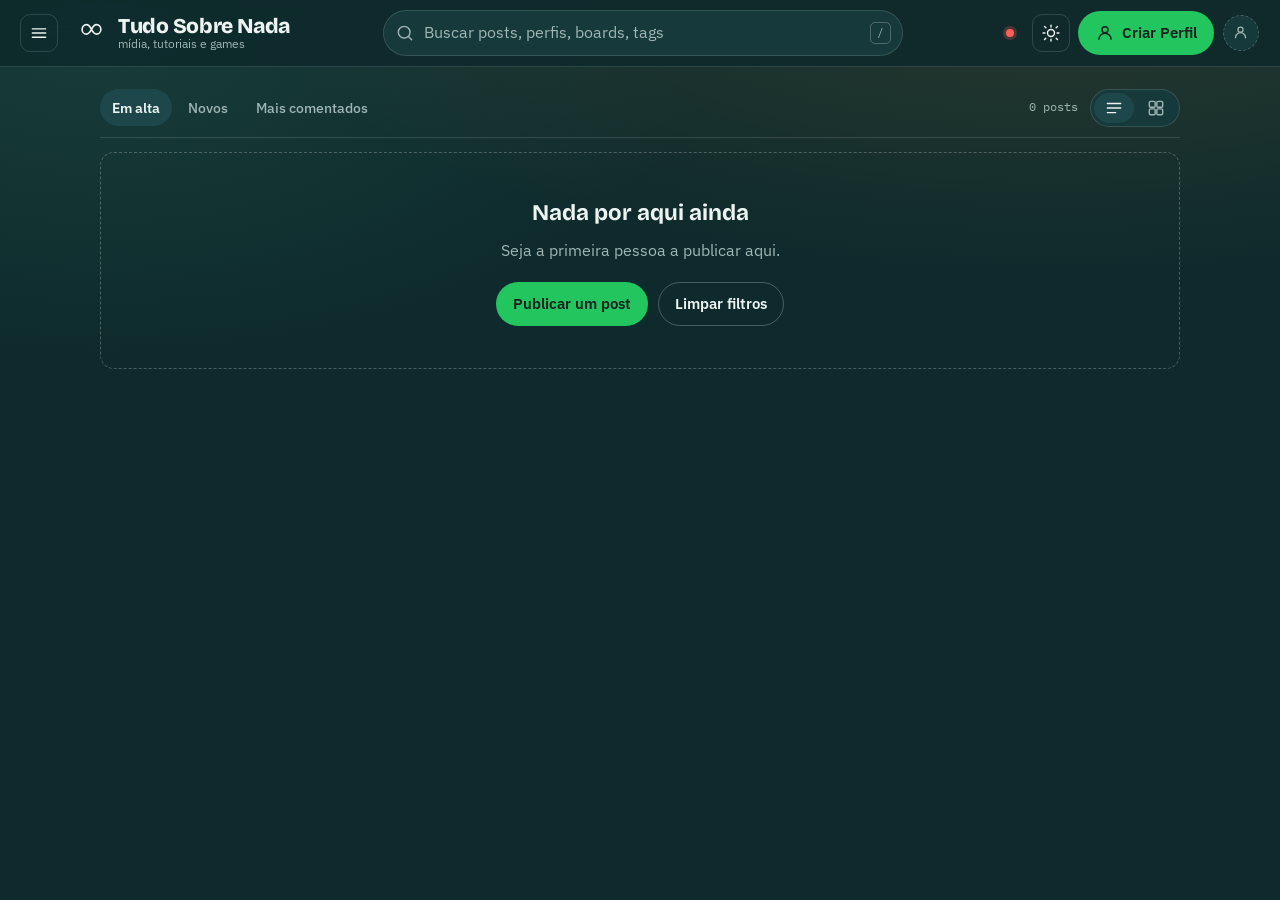
==== index.html @ be458d3b "Add files via upload" ====
<!doctype html>
<html lang="pt-BR" data-theme="dark">
<head>
<meta charset="utf-8">
<meta name="viewport" content="width=device-width, initial-scale=1">
<meta name="color-scheme" content="dark light">
<meta http-equiv="Cache-Control" content="no-store, no-cache, must-revalidate">
<meta http-equiv="Pragma" content="no-cache">
<meta http-equiv="Expires" content="0">
<title>Tudo Sobre Nada — mídia, tutoriais e games</title>
<script>
  /* Transições entre páginas.
     O Chrome 126+ troca as telas sozinho (View Transitions, configurado no
     CSS). Nos outros navegadores o JS cuida: a classe "page-in" faz a
     entrada e a direção vem da navegação anterior. */
  (function () {
    var html = document.documentElement;
    var dir = '';
    var vt = false;
    try {
      dir = sessionStorage.getItem('beam.dir') || '';
      vt = sessionStorage.getItem('beam.vt') === '1';
    } catch (err) {}
    /* Voltando pelo botao do navegador, a pagina entra "de baixo". */
    var nav = (performance.getEntriesByType('navigation')[0] || {}).type;
    if (nav === 'back_forward') dir = 'dir-back';
    if (dir) html.classList.add(dir);
    if (!vt) html.classList.add('page-in');
    window.addEventListener('pagereveal', function (event) {
      if (!event.viewTransition) return;
      try { sessionStorage.setItem('beam.vt', '1'); } catch (err) {}
      html.classList.remove('page-in');
    });
  })();
</script>
<meta name="description" content="Tudo Sobre Nada é uma comunidade para publicar imagens, vídeos, tutoriais e anotações de trabalho. Feed no estilo blog/Reddit, com votos, comentários, boards e tags.">
<link rel="preconnect" href="https://fonts.googleapis.com">
<link rel="preconnect" href="https://fonts.gstatic.com" crossorigin>
<link href="https://fonts.googleapis.com/css2?family=Bricolage+Grotesque:opsz,wght@12..96,400;12..96,600;12..96,800&family=IBM+Plex+Sans:wght@400;500;600&family=IBM+Plex+Mono:wght@400;500&display=swap" rel="stylesheet">
<link rel="stylesheet" href="assets/styles.css?v=31">
<link rel="icon" href="data:image/svg+xml,%3Csvg xmlns='http://www.w3.org/2000/svg' viewBox='0 0 32 32'%3E%3Cpath d='M16 12c-2-4-4-6-6.5-6C6.5 6 4 8.7 4 12s2.5 6 5.5 6C12 18 14 16 16 12c2 4 4 6 6.5 6 3 0 5.5-2.7 5.5-6S25.5 6 22.5 6C20 6 18 8 16 12Z' fill='none' stroke='%230E2A2C' stroke-width='2.2' stroke-linecap='round' stroke-linejoin='round'/%3E%3C/svg%3E">
</head>
<body>
<a class="skip-link" href="#feed">Pular para o feed</a>

<svg class="sprite" aria-hidden="true" focusable="false">
  <symbol id="i-search" viewBox="0 0 24 24"><circle cx="11" cy="11" r="7"/><path d="m20 20-3.6-3.6"/></symbol>
  <symbol id="i-plus" viewBox="0 0 24 24"><path d="M12 5v14M5 12h14"/></symbol>
  <symbol id="i-sun" viewBox="0 0 24 24"><circle cx="12" cy="12" r="4.2"/><path d="M12 2.5v2.2M12 19.3v2.2M4.2 4.2l1.6 1.6M18.2 18.2l1.6 1.6M2.5 12h2.2M19.3 12h2.2M4.2 19.8l1.6-1.6M18.2 5.8l1.6-1.6"/></symbol>
  <symbol id="i-moon" viewBox="0 0 24 24"><path d="M20 14.2A8.2 8.2 0 0 1 9.8 4a8.4 8.4 0 1 0 10.2 10.2Z"/></symbol>
  <symbol id="i-up" viewBox="0 0 24 24"><path d="m6 14 6-6 6 6"/></symbol>
  <symbol id="i-down" viewBox="0 0 24 24"><path d="m6 10 6 6 6-6"/></symbol>
  <symbol id="i-comment" viewBox="0 0 24 24"><path d="M20 12.5c0 3.6-3.6 6.5-8 6.5-1 0-2-.15-2.9-.42L4 20.5l1.2-3.6A6.3 6.3 0 0 1 4 12.5C4 8.9 7.6 6 12 6s8 2.9 8 6.5Z"/></symbol>
  <symbol id="i-bookmark" viewBox="0 0 24 24"><path d="M7 4.5h10a1 1 0 0 1 1 1v14l-6-3.6-6 3.6v-14a1 1 0 0 1 1-1Z"/></symbol>
  <symbol id="i-share" viewBox="0 0 24 24"><path d="M12 15V4.5M8.6 7.8 12 4.4l3.4 3.4"/><path d="M6 12.5H5a1 1 0 0 0-1 1V19a1 1 0 0 0 1 1h14a1 1 0 0 0 1-1v-5.5a1 1 0 0 0-1-1h-1"/></symbol>
  <symbol id="i-image" viewBox="0 0 24 24"><rect x="3.5" y="5" width="17" height="14" rx="2"/><circle cx="9" cy="10" r="1.6"/><path d="m4.5 17 4.7-4.2 3.2 2.8 2.6-2.3 4.5 4"/></symbol>
  <symbol id="i-video" viewBox="0 0 24 24"><rect x="3" y="6" width="12.5" height="12" rx="2"/><path d="m15.5 10.5 5-2.5v8l-5-2.5"/></symbol>
  <symbol id="i-play" viewBox="0 0 24 24"><path d="M9 6.5v11l9-5.5Z"/></symbol>
  <symbol id="i-book" viewBox="0 0 24 24"><path d="M4.5 5.5A1.5 1.5 0 0 1 6 4h13v14H6a1.5 1.5 0 0 0-1.5 1.5Z"/><path d="M4.5 5.5V19a1 1 0 0 0 1.5 1.5H19"/><path d="M8 8h7M8 11h5"/></symbol>
  <symbol id="i-text" viewBox="0 0 24 24"><path d="M5 6.5h14M5 11h14M5 15.5h9"/></symbol>
  <symbol id="i-link" viewBox="0 0 24 24"><path d="M10.5 13.5a3.5 3.5 0 0 0 5 0l2.5-2.5a3.5 3.5 0 0 0-5-5l-1.2 1.2"/><path d="M13.5 10.5a3.5 3.5 0 0 0-5 0L6 13a3.5 3.5 0 0 0 5 5l1.2-1.2"/></symbol>
  <symbol id="i-clock" viewBox="0 0 24 24"><circle cx="12" cy="12" r="8"/><path d="M12 7.5V12l3 2"/></symbol>
  <symbol id="i-users" viewBox="0 0 24 24"><circle cx="9" cy="9" r="3.2"/><path d="M3.8 19c.6-3 2.6-4.6 5.2-4.6S13.6 16 14.2 19"/><path d="M16 6.4a3.2 3.2 0 0 1 0 6.2M17 14.6c2 .5 3.2 2 3.6 4.4"/></symbol>
  <symbol id="i-fire" viewBox="0 0 24 24"><path d="M12.5 3.5c.4 2.8-1.3 4-2.6 5.2-1.2 1.1-2.4 2.3-2.4 4.6a5.5 5.5 0 0 0 11 0c0-2-.9-3.3-1.8-4.4-.4 1-1.1 1.5-1.9 1.6.5-2.6-.4-5.4-2.3-7Z"/></symbol>
  <symbol id="i-tag" viewBox="0 0 24 24"><path d="M4 11.2V5.5A1.5 1.5 0 0 1 5.5 4h5.7a2 2 0 0 1 1.4.6l7 7a2 2 0 0 1 0 2.8l-5.4 5.4a2 2 0 0 1-2.8 0l-7-7a2 2 0 0 1-.4-1.6Z"/><circle cx="8.4" cy="8.4" r="1.3"/></symbol>
  <symbol id="i-send" viewBox="0 0 24 24"><path d="M4.5 11.5 19.5 5l-5.5 15-2.5-6.5Z"/><path d="m11.5 13.5 8-8"/></symbol>
  <symbol id="i-trash" viewBox="0 0 24 24"><path d="M5.5 7.5h13M9.5 7.5V6a1 1 0 0 1 1-1h3a1 1 0 0 1 1 1v1.5M7.5 7.5 8 19a1 1 0 0 0 1 1h6a1 1 0 0 0 1-1l.5-11.5"/></symbol>
  <symbol id="i-close" viewBox="0 0 24 24"><path d="m6.5 6.5 11 11M17.5 6.5l-11 11"/></symbol>
  <symbol id="i-check" viewBox="0 0 24 24"><path d="m5 12.5 4.5 4.5L19 7.5"/></symbol>
  <symbol id="i-chevron" viewBox="0 0 24 24"><path d="m9 6 6 6-6 6"/></symbol>
  <symbol id="i-upload" viewBox="0 0 24 24"><path d="M12 16V4.5M8 8l4-3.8 4 3.8"/><path d="M4.5 15v3.5a1.5 1.5 0 0 0 1.5 1.5h12a1.5 1.5 0 0 0 1.5-1.5V15"/></symbol>
  <symbol id="i-grid" viewBox="0 0 24 24"><rect x="4" y="4" width="7" height="7" rx="1.5"/><rect x="13" y="4" width="7" height="7" rx="1.5"/><rect x="4" y="13" width="7" height="7" rx="1.5"/><rect x="13" y="13" width="7" height="7" rx="1.5"/></symbol>
  <symbol id="i-list" viewBox="0 0 24 24"><path d="M4 6.5h16M4 12h16M4 17.5h10"/></symbol>
  <symbol id="i-menu" viewBox="0 0 24 24"><path d="M4 7h16M4 12h16M4 17h16"/></symbol>
  <symbol id="i-palette" viewBox="0 0 24 24"><path d="M12 3.5a8.5 8.5 0 1 0 0 17c1.2 0 2-.8 2-1.8 0-.5-.2-.9-.5-1.2-.3-.4-.5-.8-.5-1.3 0-1 .8-1.7 1.8-1.7H16a4.5 4.5 0 0 0 4.5-4.5C20.5 6.2 16.7 3.5 12 3.5Z"/><circle cx="8" cy="10" r="1.1"/><circle cx="12" cy="7.5" r="1.1"/><circle cx="16" cy="9" r="1.1"/></symbol>
  <symbol id="i-user" viewBox="0 0 24 24"><circle cx="12" cy="8" r="3.6"/><path d="M4.8 19.5a7.2 7.2 0 0 1 14.4 0"/></symbol>
  <symbol id="i-settings" viewBox="0 0 24 24"><circle cx="12" cy="12" r="3"/><path d="M12 4v2M12 18v2M4 12h2M18 12h2M6.5 6.5 7.9 7.9M16.1 16.1l1.4 1.4M17.5 6.5l-1.4 1.4M7.9 16.1l-1.4 1.4"/></symbol>
  <symbol id="i-exit" viewBox="0 0 24 24"><path d="M14 8V5.5A1.5 1.5 0 0 0 12.5 4h-7A1.5 1.5 0 0 0 4 5.5v13A1.5 1.5 0 0 0 5.5 20h7a1.5 1.5 0 0 0 1.5-1.5V16"/><path d="M10 12h10m0 0-3.5-3.5M20 12l-3.5 3.5"/></symbol>
  <symbol id="i-heart" viewBox="0 0 24 24"><path d="M12 20s-7.5-4.6-7.5-9.4A4.1 4.1 0 0 1 12 8.2a4.1 4.1 0 0 1 7.5 2.4C19.5 15.4 12 20 12 20Z"/></symbol>
  <symbol id="i-board-geral" viewBox="0 0 24 24"><circle cx="12" cy="12" r="8.5"/><path d="m15 9-1.6 4.4L9 15l1.6-4.4Z"/></symbol>
  <symbol id="i-board-foto" viewBox="0 0 24 24"><path d="M4 8.5h3L8.5 6h7L17 8.5h3a1 1 0 0 1 1 1V19a1 1 0 0 1-1 1H4a1 1 0 0 1-1-1V9.5a1 1 0 0 1 1-1Z"/><circle cx="12" cy="13.5" r="3.2"/></symbol>
  <symbol id="i-board-video" viewBox="0 0 24 24"><rect x="3" y="6" width="12.5" height="12" rx="2"/><path d="m15.5 10.5 5-2.5v8l-5-2.5"/></symbol>
  <symbol id="i-board-tutoriais" viewBox="0 0 24 24"><path d="M4.5 5.5A1.5 1.5 0 0 1 6 4h13v14H6a1.5 1.5 0 0 0-1.5 1.5Z"/><path d="M4.5 5.5V19a1.5 1.5 0 0 0 1.5 1.5H19"/><path d="M8 8h7M8 11h5"/></symbol>
  <symbol id="i-board-audio" viewBox="0 0 24 24"><rect x="9" y="3" width="6" height="10" rx="3"/><path d="M6 11a6 6 0 0 0 12 0"/><path d="M12 17v4"/></symbol>
  <symbol id="i-board-ciencias" viewBox="0 0 24 24"><path d="M9.5 3.5h5M10.5 3.5v5L6 17.2A1.9 1.9 0 0 0 7.7 20h8.6a1.9 1.9 0 0 0 1.7-2.8L13.5 8.5v-5"/><path d="M8.3 14.7h7.4"/></symbol>
  <symbol id="i-board-games" viewBox="0 0 24 24"><path d="M7 8h10a4.5 4.5 0 0 1 4.5 4.8A3.5 3.5 0 0 1 17.4 15L15 12.5H9L6.6 15a3.5 3.5 0 0 1-4.1-2.2A4.5 4.5 0 0 1 7 8Z"/><path d="M7.5 10.5v2.5M6.2 11.8h2.6"/><circle cx="15.5" cy="10.8" r=".9"/><circle cx="17.8" cy="12.8" r=".9"/></symbol>
  <symbol id="i-av-rocket" viewBox="0 0 24 24"><path d="M12 3.5c2.8 2.2 4.2 5 4.2 8.3L12 15l-4.2-3.2c0-3.3 1.4-6.1 4.2-8.3Z"/><path d="M9.4 15.2 8 20l3-1.4L14 20l-1.4-4.8"/><path d="M12 15v5"/></symbol>
  <symbol id="i-av-camera" viewBox="0 0 24 24"><path d="M4 8.5h3L8.5 6h7l1.5 2.5h3a1 1 0 0 1 1 1V19a1 1 0 0 1-1 1H4a1 1 0 0 1-1-1V9.5a1 1 0 0 1 1-1Z"/><circle cx="12" cy="13.5" r="3.2"/></symbol>
  <symbol id="i-av-note" viewBox="0 0 24 24"><path d="M6 4h9l4 4v12H6Z"/><path d="M15 4v4h4"/><path d="M9 12h6M9 16h4"/></symbol>
  <symbol id="i-av-game" viewBox="0 0 24 24"><path d="M7 8h10a4.5 4.5 0 0 1 4.5 4.8A3.5 3.5 0 0 1 17.4 15L15 12.5H9L6.6 15a3.5 3.5 0 0 1-4.1-2.2A4.5 4.5 0 0 1 7 8Z"/><path d="M7.5 10.5v2.5M6.2 11.8h2.6"/><circle cx="15.5" cy="10.8" r=".9"/><circle cx="17.8" cy="12.8" r=".9"/></symbol>
  <symbol id="i-av-lens" viewBox="0 0 24 24"><circle cx="12" cy="12" r="8"/><circle cx="12" cy="12" r="4"/><circle cx="12" cy="12" r="1"/></symbol>
  <symbol id="i-av-wave" viewBox="0 0 24 24"><path d="M3 12h2.5l2-5.5 3 11 3-8.5 2 3H21"/></symbol>
  <symbol id="i-av-brush" viewBox="0 0 24 24"><path d="M15.5 4.5 19.5 8.5 10.5 18H6v-4.5Z"/><path d="M4 20c1.8 0 3-1 3-3"/></symbol>
  <symbol id="i-av-code" viewBox="0 0 24 24"><path d="M9 7.5 4.5 12 9 16.5"/><path d="m15 7.5 4.5 4.5L15 16.5"/><path d="m13.2 4.5-2.4 15"/></symbol>
  <symbol id="i-av-star" viewBox="0 0 24 24"><path d="m12 4 2.5 5.2 5.5.8-4 3.9 1 5.5-5-2.7-5 2.7 1-5.5-4-3.9 5.5-.8Z"/></symbol>
  <symbol id="i-av-cube" viewBox="0 0 24 24"><path d="m12 3 8 4.5v9L12 21l-8-4.5v-9Z"/><path d="m4 7.5 8 4.5 8-4.5"/><path d="M12 12v9"/></symbol>
  <symbol id="i-av-bolt" viewBox="0 0 24 24"><path d="m13 3-8 10h5l-1 8 8-10h-5Z"/></symbol>
  <symbol id="i-av-ghost" viewBox="0 0 24 24"><path d="M5 19.5V10a7 7 0 0 1 14 0v9.5l-2.4-2-2.3 2-2.3-2-2.4 2-2.3-2Z"/><circle cx="9.5" cy="10.5" r=".9"/><circle cx="14.5" cy="10.5" r=".9"/></symbol>
  <symbol id="i-av-film" viewBox="0 0 24 24"><rect x="4" y="5" width="16" height="14" rx="2"/><path d="M4 9.5h16M4 14.5h16M8 5v4.5M16 5v4.5M8 14.5V19M16 14.5V19"/></symbol>
  <symbol id="i-av-mic" viewBox="0 0 24 24"><rect x="9" y="3" width="6" height="10" rx="3"/><path d="M6 11a6 6 0 0 0 12 0"/><path d="M12 17v4"/></symbol>
</svg>

<header class="masthead">
  <div class="masthead__bar">
    <button class="icon-btn masthead__menu" id="openNav" aria-label="Recolher boards" aria-expanded="true" title="Recolher boards">
      <svg class="icon"><use href="#i-menu"/></svg>
    </button>

    <a class="brand" href="index.html" aria-label="Tudo Sobre Nada, início">
      <span class="brand__mark" aria-hidden="true">
        <svg viewBox="0 0 32 32" fill="none">
          <path d="M16 12c-2-4-4-6-6.5-6C6.5 6 4 8.7 4 12s2.5 6 5.5 6C12 18 14 16 16 12c2 4 4 6 6.5 6 3 0 5.5-2.7 5.5-6S25.5 6 22.5 6C20 6 18 8 16 12Z" stroke="currentColor" stroke-width="2.1" stroke-linecap="round" stroke-linejoin="round"/>
        </svg>
      </span>
      <span class="brand__text">
        <strong>Tudo Sobre Nada</strong>
        <small>mídia, tutoriais e games</small>
      </span>
    </a>

    <form class="search" role="search" id="searchForm">
      <svg class="icon search__icon" aria-hidden="true"><use href="#i-search"/></svg>
      <input id="searchInput" type="search" placeholder="Buscar posts, perfis, boards, tags" aria-label="Buscar posts, perfis, boards e tags" autocomplete="off" role="combobox" aria-expanded="false" aria-controls="searchResults">
      <kbd aria-hidden="true">/</kbd>
      <div class="search__results" id="searchResults" role="group" aria-label="Perfis encontrados" hidden></div>
    </form>

    <div class="masthead__actions">
      <button class="sync-dot" id="syncDot" type="button" data-status="off" aria-label="Status da sincronização" title="Status da sincronização"></button>
      <button class="icon-btn" id="paletteBtn" aria-label="Mudar as cores do site" title="Cores do site">
        <svg class="icon"><use href="#i-palette"/></svg>
      </button>
      <button class="icon-btn" id="themeToggle" aria-label="Alternar tema claro e escuro" title="Alternar tema">
        <svg class="icon icon--sun"><use href="#i-sun"/></svg>
        <svg class="icon icon--moon"><use href="#i-moon"/></svg>
      </button>
      <button class="btn btn--primary" id="openComposer">
        <svg class="icon"><use href="#i-plus"/></svg>
        <span id="openComposerLabel">Publicar</span>
      </button>
      <div class="usermenu" id="userMenu">
        <button class="avatar" id="profileBtn" title="Perfis" aria-label="Abrir menu do perfil" aria-haspopup="true" aria-expanded="false"></button>
        <div class="usermenu__menu" id="profileMenu" role="menu" hidden></div>
      </div>
    </div>
  </div>
</header>

<div class="layout">
  <aside class="rail rail--left" id="leftRail" aria-label="Boards e tags">
    <nav class="rail__block">
      <h2 class="rail__title">Boards</h2>
      <ul class="boards" id="boardList"></ul>
    </nav>

    <nav class="rail__block" id="profileBlock">
      <h2 class="rail__title">Seu perfil</h2>
      <button class="rail__account" id="railAccount" type="button">
        <span id="railAccountAvatar"></span>
        <span class="info">
          <strong id="railAccountName">Você</strong>
          <small id="railAccountUser">@voce</small>
        </span>
        <svg class="icon"><use href="#i-chevron"/></svg>
      </button>
      <div class="rail__nav" id="youNav"></div>
    </nav>

    <details class="rail__tags" id="tagSection">
      <summary>Tags</summary>
      <div class="tagcloud" id="tagCloud"></div>
    </details>
  </aside>

  <main class="main">
    <section class="spotlight" id="spotlight" aria-label="Destaque da semana"></section>

    <div class="feedbar">
      <div class="feedbar__tabs" role="tablist" aria-label="Ordenar posts">
        <button role="tab" class="tab is-active" data-sort="top" aria-selected="true">Em alta</button>
        <button role="tab" class="tab" data-sort="new" aria-selected="false">Novos</button>
        <button role="tab" class="tab" data-sort="discussed" aria-selected="false">Mais comentados</button>
      </div>
      <div class="feedbar__right">
        <button class="filterchip" id="tagFilter" hidden></button>
        <span class="feedbar__count" id="resultCount" aria-live="polite"></span>
        <div class="segmented" role="group" aria-label="Modo de visualização">
          <button class="segmented__btn is-active" data-view="feed" aria-label="Visualização em lista" aria-pressed="true"><svg class="icon"><use href="#i-list"/></svg></button>
          <button class="segmented__btn" data-view="grid" aria-label="Visualização em grade" aria-pressed="false"><svg class="icon"><use href="#i-grid"/></svg></button>
        </div>
      </div>
    </div>

    <div class="profilefilter" id="profileFilter" hidden></div>

    <section id="feed" class="feed" aria-label="Feed de posts"></section>

    <div class="empty" id="emptyState" hidden>
      <h2>Nada por aqui ainda</h2>
      <p id="emptyHint">Ajuste a busca ou publique o primeiro post deste board.</p>
      <div class="empty__actions">
        <button class="btn btn--primary" id="emptyPublish">Publicar um post</button>
        <button class="btn btn--ghost" id="emptyReset">Limpar filtros</button>
      </div>
    </div>

    <p class="feed-end" id="feedEnd" hidden>Você chegou ao fim do feed.</p>
    <nav class="pagination" id="pagination" aria-label="Paginação"></nav>
  </main>
</div>

<!-- Composer -->
<dialog class="sheet composer" id="composerDialog" aria-labelledby="composerTitle">
  <form method="dialog" class="sheet__head">
    <h2 id="composerTitle">Publicar no Tudo Sobre Nada</h2>
    <button class="icon-btn" value="cancel" aria-label="Fechar"><svg class="icon"><use href="#i-close"/></svg></button>
  </form>

  <form class="composer__form" id="composerForm" novalidate>
    <label class="field">
      <span class="field__label">Título</span>
      <input id="fTitle" name="title" type="text" maxlength="140" placeholder="Ex.: Como filmei uma interview sem NVR e sem perder a luz" required>
      <span class="field__hint" data-hint="title">0/140</span>
    </label>

    <label class="field">
      <span class="field__label">Resumo (excerto)</span>
      <textarea id="fBody" name="body" rows="3" placeholder="Primeira frase que aparece no feed e na lista de posts."></textarea>
    </label>

    <div class="field-row">
      <label class="field">
        <span class="field__label">Board</span>
        <select id="fBoard" name="board"></select>
      </label>
      <label class="field">
        <span class="field__label">Tags</span>
        <input id="fTags" name="tags" type="text" placeholder="iluminação, color-grading">
        <span class="field__hint">separe por vírgula</span>
      </label>
    </div>



      <div class="slides" id="slides">
        <div class="slides__toolbar">
          <button type="button" class="btn btn--primary btn--small" id="addSlide">
            <svg class="icon"><use href="#i-plus"/></svg>
            <span>Adicionar slide</span>
          </button>
          <span class="slides__count" id="slidesCount">1 slide</span>
        </div>
        <div class="slides__list" id="slidesList">
          <div class="slide-card" data-slide="0">
            <button type="button" class="slide__remove" data-action="remove-slide" data-index="0" aria-label="Remover slide">×</button>
            <label class="slide__media">
              <input type="file" class="slide__input" accept="image/*" data-index="0" hidden>
              <svg class="icon"><use href="#i-image"/></svg>
              <span class="slide__label">Adicionar imagem deste slide</span>
              <span class="slide__hint">opcional · até 25 MB</span>
            </label>
            <div class="slide__preview" id="slidePreview0"></div>
            <label class="field field--inner slide__text">
              <span class="field__label">Texto do slide</span>
              <textarea name="slideBody0" rows="4" placeholder="Conte esta parte do passo a passo."></textarea>
            </label>
          </div>
        </div>
      </div>
    </div>

    <div class="field">
      <span class="field__label">Mídia de capa (feed)</span>
      <label class="dropzone" id="dropzone">
        <input type="file" id="fMedia" accept="image/*,video/*" multiple hidden>
        <svg class="icon"><use href="#i-upload"/></svg>
        <span class="dropzone__title">Arraste arquivos ou clique para escolher</span>
        <span class="dropzone__hint">Imagem ou vídeo de capa. até 25 MB por arquivo.</span>
      </label>
      <ul class="media-list" id="mediaList"></ul>
    </div>

    <div class="field" id="linkField">
      <span class="field__label">Links de apoio (opcional)</span>
      <div class="links-editor">
        <div class="links-editor__row">
          <input type="url" id="fLink" name="link" placeholder="https://youtube.com/watch?v=..." data-link-input>
          <button type="button" class="act act--danger" data-action="remove-link" aria-label="Remover link">
            <svg class="icon"><use href="#i-trash"/></svg>
          </button>
        </div>
      </div>
      <button type="button" class="btn btn--ghost links-editor__add" data-action="add-link">
        <svg class="icon"><use href="#i-plus"/></svg> Adicionar outro link
      </button>
      <span class="field__hint">O nome do material é identificado automaticamente (YouTube, GitHub, Figma...).</span>
    </div>

    <p class="form-error" id="formError" role="alert" hidden></p>

    <div class="composer__foot">
      <button type="button" class="btn btn--ghost" data-close-composer>Cancelar</button>
      <button type="submit" class="btn btn--primary" id="publishBtn">Publicar</button>
    </div>
  </form>
</dialog>

<div class="toast" id="toast" role="status" aria-live="polite" hidden></div>
<div class="nav-scrim" id="navScrim" hidden></div>

<!-- Perfis -->
<dialog class="sheet accounts-sheet" id="profilesDialog" aria-labelledby="profilesTitle">
  <form method="dialog" class="sheet__head">
    <h2 id="profilesTitle">Perfis</h2>
    <button class="icon-btn" value="cancel" aria-label="Fechar"><svg class="icon"><use href="#i-close"/></svg></button>
  </form>
  <div class="accounts-sheet__body">
    <p class="sheet__hint" id="profilesHint">Troque de perfil para publicar e comentar com outra identidade. Tudo fica salvo neste navegador.</p>
    <div class="accounts-list" id="profilesList"></div>
    <div class="accounts-empty" id="profilesEmpty" hidden>
      <p>Nenhum perfil salvo ainda.</p>
      <button type="button" class="btn btn--primary" data-action="create-profile">Criar Perfil</button>
    </div>

    <form class="accounts-form" id="profileForm">
      <h3 id="profileFormTitle">Novo perfil</h3>
      <div class="field-row">
        <label class="field">
          <span class="field__label">Nome</span>
          <input id="profileName" type="text" maxlength="40" placeholder="Como quer ser chamado" autocomplete="off">
        </label>
        <label class="field">
          <span class="field__label">Nome de usuário</span>
          <input id="profileUsername" type="text" maxlength="24" placeholder="seu.usuario" autocomplete="off">
          <span class="field__hint">letras, números, ponto, hífen e _</span>
        </label>
      </div>
      <div class="field">
        <span class="field__label">Seu próprio ícone</span>
        <div class="avatar-upload">
          <span class="avatar-upload__preview" id="profileImagePreview"></span>
          <span class="avatar-upload__acts">
            <label class="btn btn--ghost">
              <svg class="icon"><use href="#i-upload"/></svg> Enviar imagem
              <input type="file" id="profileImage" accept="image/*" hidden>
            </label>
            <button type="button" class="btn btn--ghost" id="profileImageRemove" hidden>Usar ícone da lista</button>
          </span>
        </div>
        <span class="field__hint">PNG ou JPG. A imagem é reduzida e guardada só neste navegador.</span>
      </div>
      <div class="field">
        <span class="field__label">Ícone de avatar</span>
        <div class="avatar-picker" id="avatarPicker"></div>
      </div>
      <div class="field">
        <span class="field__label">Cor do avatar</span>
        <div class="hue-picker" id="huePicker"></div>
      </div>
      <p class="form-error" id="profileError" role="alert" hidden></p>
      <div class="composer__foot">
        <button type="button" class="btn btn--ghost" id="profileCancel" hidden>Cancelar edição</button>
        <button type="button" class="btn btn--ghost" id="profileLeave" hidden>Continuar sem perfil</button>
        <button type="button" class="btn btn--danger" id="profileDelete" hidden>Excluir perfil</button>
        <button type="submit" class="btn btn--primary" id="profileSubmit">Criar perfil</button>
      </div>
    </form>
  </div>
</dialog>

<!-- Cores do site -->
<dialog class="sheet palette-sheet" id="paletteDialog" aria-labelledby="paletteTitle">
  <form method="dialog" class="sheet__head">
    <h2 id="paletteTitle">Cores do site</h2>
    <button class="icon-btn" value="cancel" aria-label="Fechar"><svg class="icon"><use href="#i-close"/></svg></button>
  </form>
  <div class="palette-sheet__body">
    <p class="sheet__hint">Clique numa paleta para aplicar na hora. Os votos, botões e destaques acompanham a paleta escolhida.</p>
    <div class="palette-grid" id="paletteGrid"></div>
  </div>
</dialog>

<script src="assets/config.js?v=2"></script>
<script src="assets/data.js?v=26"></script>
<script src="assets/db.js?v=5"></script>
<script src="assets/store.js?v=33"></script>
<script src="assets/poster.js?v=3"></script>
<script src="assets/profile.js?v=30"></script>
<script src="assets/app.js?v=36"></script>
</body>
</html>
---- assets/styles.css ----
/* Beam — sistema visual */

/* ---------- transições entre páginas ----------
   O Chrome (126+) usa View Transitions entre paginas: a regra abaixo faz
   o proprio navegador trocar as telas com um instantaneo do antes e do
   depois, e o titulo do post viaja do card para a pagina do post.
   Nos outros navegadores (Firefox, Safari, Electron) a transicao e feita
   pelo JS: a pagina entra suave e some antes de sair. */
@view-transition { navigation: auto; }

::view-transition-old(root) {
  animation: vt-out 0.2s cubic-bezier(0.4, 0, 0.2, 1) both;
}
::view-transition-new(root) {
  animation: vt-in 0.32s cubic-bezier(0.2, 0.7, 0.3, 1) both;
}

/* O titulo do post viaja do card do feed para a pagina do post. */
::view-transition-group(post-title) {
  animation-duration: 0.44s;
  animation-timing-function: cubic-bezier(0.2, 0.8, 0.2, 1);
}
::view-transition-old(post-title),
::view-transition-new(post-title) {
  height: 100%;
  overflow: hidden;
}

@keyframes vt-out {
  to { opacity: 0; transform: translateY(-10px) scale(0.99); }
}
@keyframes vt-in {
  from { opacity: 0; transform: translateY(14px); }
}

/* Entrada e saida usadas quando o navegador nao faz View Transitions. */
html.page-in body {
  animation: page-in 0.34s cubic-bezier(0.22, 0.7, 0.3, 1) both;
}
html.dir-forward.page-in body { animation-name: page-in-forward; }
html.dir-back.page-in body { animation-name: page-in-back; }

html.page-leave body {
  opacity: 0;
  transition: opacity 0.18s ease, transform 0.18s ease;
}
html.dir-forward.page-leave body { transform: scale(0.97); }
html.dir-back.page-leave body { transform: translateY(-12px) scale(0.99); }

@keyframes page-in {
  from { opacity: 0; transform: translateY(10px); }
  to { opacity: 1; transform: none; }
}
@keyframes page-in-forward {
  from { opacity: 0; transform: scale(1.045); }
  to { opacity: 1; transform: none; }
}
@keyframes page-in-back {
  from { opacity: 0; transform: translateY(-14px); }
  to { opacity: 1; transform: none; }
}

@media (prefers-reduced-motion: reduce) {
  ::view-transition-old(root),
  ::view-transition-new(root),
  ::view-transition-group(post-title) { animation: none; }
  html.page-in body { animation: none; }
  html.page-leave body { transition: none; }
}

:root {
  --ink: #0E2A2C;
  --ink-2: #143638;
  --ink-3: #1B4346;
  --paper: #EDF3F1;
  --muted: #9FB6B4;
  --line: rgba(237, 243, 241, 0.14);
  --line-strong: rgba(237, 243, 241, 0.26);
  --coral: #FF5E5B;
  --surface: #16393B;
  --surface-raised: #1D474A;
  --shadow: 0 18px 40px -24px rgba(0, 0, 0, 0.8);
  --radius: 14px;
  --radius-sm: 9px;
  --display: "Bricolage Grotesque", "Segoe UI", system-ui, sans-serif;
  --sans: "IBM Plex Sans", system-ui, -apple-system, "Segoe UI", sans-serif;
  --mono: "IBM Plex Mono", ui-monospace, "Cascadia Mono", monospace;
  --measure: 68ch;

  /* Paleta ativa: trocada com um clique.
     Os votos e os botoes seguem essas cores. */
  --accent: #22c55e;
  --accent-2: #6FE3B0;
  --accent-3: #7FC8FF;
  --hue-1: #FFB23F;
  --hue-2: #6FE3B0;
  --glow-a: 13%;
  --glow-b: 10%;
}

/* Paletas: cada uma mistura tres cores e tinge o fundo da pagina. */
[data-palette="jade"] {
  --accent: #22c55e; --accent-2: #6FE3B0; --accent-3: #7FC8FF;
  --hue-1: #FFB23F; --hue-2: #6FE3B0;
}
[data-palette="sunset"] {
  --accent: #FF8A3D; --accent-2: #FF5E5B; --accent-3: #C49BFF;
  --hue-1: #FF8A3D; --hue-2: #C49BFF;
}
[data-palette="ocean"] {
  --accent: #38BDF8; --accent-2: #22D3EE; --accent-3: #6FE3B0;
  --hue-1: #38BDF8; --hue-2: #22D3EE;
}
[data-palette="neon"] {
  --accent: #A3E635; --accent-2: #C084FC; --accent-3: #F472B6;
  --hue-1: #A3E635; --hue-2: #C084FC;
}
[data-palette="lavender"] {
  --accent: #C49BFF; --accent-2: #FF9EC7; --accent-3: #7FC8FF;
  --hue-1: #C49BFF; --hue-2: #FF9EC7;
}
[data-palette="amber"] {
  --accent: #FFB23F; --accent-2: #FF8A3D; --accent-3: #FDE68A;
  --hue-1: #FFB23F; --hue-2: #FF8A3D;
}
[data-palette="cyber"] {
  --accent: #22D3EE; --accent-2: #6366F1; --accent-3: #A3E635;
  --hue-1: #22D3EE; --hue-2: #6366F1;
}
[data-palette="rose"] {
  --accent: #FF9EC7; --accent-2: #FF5E5B; --accent-3: #FDBA74;
  --hue-1: #FF9EC7; --hue-2: #FF5E5B;
}

[data-theme="light"] {
  --ink: #E7EDEB;
  --ink-2: #FFFFFF;
  --ink-3: #F3F7F5;
  --paper: #0F2426;
  --muted: #55706E;
  --line: rgba(15, 36, 38, 0.14);
  --line-strong: rgba(15, 36, 38, 0.3);
  --coral: #D03F3C;
  --surface: #FFFFFF;
  --surface-raised: #F4F8F7;
  --shadow: 0 18px 40px -28px rgba(15, 36, 38, 0.45);
  --glow-a: 17%;
  --glow-b: 13%;
}

*, *::before, *::after { box-sizing: border-box; }

[hidden] { display: none !important; }

html { -webkit-text-size-adjust: 100%; }

body {
  margin: 0;
  background: var(--ink);
  color: var(--paper);
  font-family: var(--sans);
  font-size: 16px;
  line-height: 1.6;
  min-height: 100vh;
  background-image:
    radial-gradient(1200px 500px at 82% -8%, color-mix(in srgb, var(--hue-1) var(--glow-a), transparent), transparent 70%),
    radial-gradient(900px 480px at 8% 4%, color-mix(in srgb, var(--hue-2) var(--glow-b), transparent), transparent 68%);
  background-attachment: fixed;
}

img, video { max-width: 100%; display: block; }
button, input, select, textarea { font: inherit; color: inherit; }

a { color: inherit; text-decoration: none; }

.sprite { display: none; }

.icon {
  width: 20px;
  height: 20px;
  fill: none;
  stroke: currentColor;
  stroke-width: 1.7;
  stroke-linecap: round;
  stroke-linejoin: round;
  flex: none;
}

.sr-only {
  position: absolute;
  width: 1px; height: 1px;
  padding: 0; margin: -1px;
  overflow: hidden; clip: rect(0 0 0 0);
  white-space: nowrap; border: 0;
}

.skip-link {
  position: absolute;
  left: 12px; top: -60px;
  z-index: 90;
  background: var(--accent);
  color: #17201F;
  padding: 10px 16px;
  border-radius: 0 0 var(--radius-sm) var(--radius-sm);
  font-weight: 600;
  transition: top 0.18s ease;
}
.skip-link:focus { top: 0; }

:focus-visible {
  outline: 2px solid var(--accent);
  outline-offset: 2px;
  border-radius: 4px;
}

/* ---------- masthead ---------- */

.masthead {
  position: sticky;
  top: 0;
  z-index: 40;
  background: color-mix(in srgb, var(--ink) 88%, transparent);
  backdrop-filter: blur(14px);
  border-bottom: 1px solid var(--line);
  transition: transform 0.22s ease, opacity 0.22s ease;
}
/* Rolar para baixo esconde a barra do topo; rolar para cima traz de volta. */
.masthead.is-hidden {
  transform: translateY(-100%);
  opacity: 0;
  pointer-events: none;
}

.masthead__bar {
  max-width: 1320px;
  margin: 0 auto;
  padding: 10px 20px;
  display: flex;
  align-items: center;
  gap: 16px;
}

.brand { display: flex; align-items: center; gap: 10px; flex: none; }

.brand__mark {
  width: 34px; height: 34px;
  display: grid; place-items: center;
  background: transparent;
  color: var(--paper);
  flex: none;
}
.brand__mark svg { width: 25px; height: 25px; fill: none; }

.brand__text { display: flex; flex-direction: column; line-height: 1.1; }
.brand__text strong {
  font-family: var(--display);
  font-size: 1.32rem;
  font-weight: 800;
  letter-spacing: -0.02em;
}
.brand__text small { color: var(--muted); font-size: 0.72rem; }

.search {
  position: relative;
  display: flex;
  align-items: center;
  flex: 1 1 260px;
  max-width: 520px;
  margin: 0 auto;
}
.search__icon {
  position: absolute; left: 12px;
  color: var(--muted);
  pointer-events: none;
}
.search input {
  width: 100%;
  padding: 9px 42px 9px 40px;
  border-radius: 999px;
  border: 1px solid var(--line);
  background: var(--surface);
  color: var(--paper);
}
.search input::placeholder { color: var(--muted); }
.search input:focus { border-color: var(--accent); outline: none; }
.search kbd {
  position: absolute; right: 12px;
  font-family: var(--mono);
  font-size: 0.7rem;
  color: var(--muted);
  border: 1px solid var(--line-strong);
  border-radius: 5px;
  padding: 1px 6px;
}

/* ---------- painel de perfis do campo de busca ---------- */

.search__results {
  position: absolute;
  top: calc(100% + 8px);
  left: 0;
  right: 0;
  z-index: 60;
  max-height: 62vh;
  overflow-y: auto;
  padding: 6px;
  background: var(--surface);
  border: 1px solid var(--line-strong);
  border-radius: var(--radius-sm);
  box-shadow: 0 18px 40px -18px rgba(0, 0, 0, 0.75);
}
.search__results[hidden] { display: none; }
.search__title {
  margin: 4px 8px 6px;
  font-family: var(--mono);
  font-size: 0.66rem;
  letter-spacing: 0.09em;
  text-transform: uppercase;
  color: var(--muted);
}
.searchrow {
  position: relative;
  display: flex;
  align-items: center;
}
.searchrow__open {
  display: flex;
  align-items: center;
  gap: 10px;
  width: 100%;
  min-width: 0;
  padding: 7px 40px 7px 9px;
  border: 0;
  border-radius: 8px;
  background: transparent;
  color: var(--paper);
  text-align: left;
  cursor: pointer;
}
.searchrow:hover .searchrow__open,
.searchrow.is-active .searchrow__open { background: var(--surface-raised); }
.searchrow__info { min-width: 0; display: flex; flex-direction: column; line-height: 1.25; }
.searchrow__info b {
  font-size: 0.86rem;
  font-weight: 600;
  overflow: hidden;
  text-overflow: ellipsis;
  white-space: nowrap;
}
.searchrow__info small { font-family: var(--mono); font-size: 0.68rem; color: var(--muted); }
.searchrow__count {
  margin-left: auto;
  padding-left: 8px;
  font-family: var(--mono);
  font-size: 0.7rem;
  color: var(--muted);
  white-space: nowrap;
}
.search__empty,
.search__more { margin: 0; padding: 9px 10px; color: var(--muted); font-size: 0.82rem; }
.search__more { font-family: var(--mono); font-size: 0.7rem; padding-top: 6px; }

/* ---------- botão de favorito (coração) ---------- */

.favbtn {
  display: grid;
  place-items: center;
  width: 30px;
  height: 30px;
  flex: none;
  border: 1px solid var(--line);
  border-radius: 9px;
  background: transparent;
  color: var(--muted);
  cursor: pointer;
  transition: color 0.14s ease, border-color 0.14s ease, background 0.14s ease;
}
.favbtn .icon { width: 16px; height: 16px; }
.favbtn:hover { color: var(--accent); border-color: var(--accent); }
/* Favoritado: coração preenchido na cor do site. */
.favbtn.is-on {
  color: var(--accent);
  border-color: var(--accent);
  background: color-mix(in srgb, var(--accent) 16%, transparent);
}
.favbtn.is-on .icon { fill: currentColor; }
/* No canto do perfil (painel de busca). */
.favbtn--corner {
  position: absolute;
  top: 50%;
  right: 8px;
  transform: translateY(-50%);
  width: 26px;
  height: 26px;
  border: 0;
  border-radius: 8px;
}
.favbtn--corner:hover { background: color-mix(in srgb, var(--accent) 14%, transparent); }
.favbtn--sm { width: 24px; height: 24px; border: 0; border-radius: 7px; }
.favbtn--sm .icon { width: 14px; height: 14px; }
.favbtn--sm:hover { background: color-mix(in srgb, var(--accent) 14%, transparent); }

/* ---------- perfis favoritos no rail ---------- */

.favprofiles {
  list-style: none;
  margin: 4px 0 2px;
  padding: 0;
  display: flex;
  flex-direction: column;
  gap: 2px;
}
.favprofile { display: flex; align-items: center; gap: 4px; }
.rail__nav .favprofile__open {
  flex: 1;
  min-width: 0;
  gap: 8px;
  padding: 5px 7px;
  font-size: 0.82rem;
}
/* O coração dentro do rail nao pode herdar o tamanho dos botoes do menu. */
.rail__nav .favbtn--sm { width: 24px; height: 24px; flex: none; }
.rail__nav .favbtn--sm .icon { width: 14px; height: 14px; }
.rail__nav .favbtn--sm:hover { color: var(--accent); background: color-mix(in srgb, var(--accent) 14%, transparent); }
.rail__nav .favbtn--sm.is-on { color: var(--accent); }
.favprofile__name {
  min-width: 0;
  overflow: hidden;
  text-overflow: ellipsis;
  white-space: nowrap;
}
.favprofile__count {
  margin-left: auto;
  font-family: var(--mono);
  font-size: 0.68rem;
  color: var(--muted);
}

/* ---------- barra do perfil aberto (filtro por autor) ---------- */

.profilefilter {
  display: flex;
  align-items: center;
  gap: 12px;
  margin-bottom: 14px;
  padding: 10px 14px;
  border: 1px solid var(--line);
  border-radius: var(--radius);
  background: var(--surface);
}
.profilefilter[hidden] { display: none; }
.profilefilter__avatar .avatarchip { width: 34px; height: 34px; }
.profilefilter__avatar .avatarchip .icon { width: 18px; height: 18px; }
.profilefilter__info { min-width: 0; display: flex; flex-direction: column; line-height: 1.3; }
.profilefilter__info strong { font-size: 0.95rem; font-weight: 600; }
.profilefilter__info small { font-family: var(--mono); font-size: 0.72rem; color: var(--muted); }
.profilefilter .btn { margin-left: auto; }

.masthead__actions { display: flex; align-items: center; gap: 8px; flex: none; }

/* Luzinha de sincronização: verde quando o conteúdo é compartilhado,
   cinza no modo local, vermelha quando o banco não responde. */
.sync-dot {
  display: inline-flex;
  align-items: center;
  justify-content: center;
  width: 28px;
  height: 28px;
  padding: 0;
  border: 0;
  border-radius: 50%;
  background: transparent;
  cursor: pointer;
  flex: none;
}
.sync-dot::before {
  content: "";
  width: 8px;
  height: 8px;
  border-radius: 50%;
  background: var(--muted);
  box-shadow: 0 0 0 3px color-mix(in srgb, var(--muted) 16%, transparent);
  transition: background 0.2s ease, box-shadow 0.2s ease;
}
.sync-dot:hover::before { box-shadow: 0 0 0 5px color-mix(in srgb, var(--muted) 22%, transparent); }
.sync-dot[data-status="loading"]::before {
  background: var(--accent);
  animation: sync-pulse 1.1s ease-in-out infinite;
}
.sync-dot[data-status="ok"]::before {
  background: var(--accent);
  box-shadow: 0 0 0 3px color-mix(in srgb, var(--accent) 24%, transparent);
}
.sync-dot[data-status="error"]::before {
  background: var(--coral);
  box-shadow: 0 0 0 3px color-mix(in srgb, var(--coral) 24%, transparent);
}
@keyframes sync-pulse {
  0%, 100% { opacity: 1; }
  50% { opacity: 0.3; }
}
@media (prefers-reduced-motion: reduce) {
  .sync-dot[data-status="loading"]::before { animation: none; }
}

.icon-btn {
  display: grid; place-items: center;
  width: 38px; height: 38px;
  border-radius: 10px;
  border: 1px solid var(--line);
  background: transparent;
  cursor: pointer;
  transition: background 0.16s ease, border-color 0.16s ease, transform 0.16s ease;
}
.icon-btn:hover { background: var(--surface); border-color: var(--line-strong); }
.icon-btn:active { transform: scale(0.94); }

#themeToggle .icon--moon { display: none; }
[data-theme="light"] #themeToggle .icon--sun { display: none; }
[data-theme="light"] #themeToggle .icon--moon { display: block; }

.btn {
  display: inline-flex; align-items: center; gap: 7px;
  padding: 9px 16px;
  border-radius: 999px;
  border: 1px solid transparent;
  font-weight: 600;
  font-size: 0.92rem;
  cursor: pointer;
  transition: transform 0.14s ease, filter 0.16s ease, background 0.16s ease;
}
.btn:active { transform: scale(0.97); }
.btn--primary {
  background: var(--accent);
  color: #17201F;
}
.btn--primary:hover { filter: brightness(1.07); }
.btn--ghost {
  border-color: var(--line-strong);
  background: transparent;
  color: var(--paper);
}
.btn--ghost:hover { background: var(--surface); }

.avatar {
  width: 38px; height: 38px;
  border-radius: 50%;
  border: 1px dashed var(--line-strong);
  background: var(--surface);
  color: var(--muted);
  font-family: var(--mono);
  font-size: 0.7rem;
  cursor: pointer;
}
.masthead__menu { display: grid; }

/* ---------- avatar (ícone + cor da conta) ---------- */

.avatarchip {
  --av: #9FB6B4;
  display: inline-grid;
  place-items: center;
  width: 32px;
  height: 32px;
  flex: none;
  border-radius: 50%;
  background: color-mix(in srgb, var(--av) 20%, var(--surface));
  border: 1px solid color-mix(in srgb, var(--av) 55%, transparent);
  color: var(--av);
}
.avatarchip .icon { width: 17px; height: 17px; stroke-width: 1.8; }
.avatarchip img {
  width: 100%;
  height: 100%;
  object-fit: cover;
  border-radius: 50%;
  display: block;
}
.avatarchip--sm { width: 26px; height: 26px; }
.avatarchip--sm .icon { width: 14px; height: 14px; }
.avatarchip--lg { width: 46px; height: 46px; }
.avatarchip--lg .icon { width: 24px; height: 24px; }
/* Avatar de visitante (sem perfil): neutro, sem cor de identidade. */
.avatarchip--guest {
  background: var(--surface);
  border: 1px dashed var(--line-strong);
  color: var(--muted);
}

/* Envio de imagem própria como ícone de avatar. */
.avatar-upload {
  display: flex;
  align-items: center;
  gap: 12px;
  flex-wrap: wrap;
}
.avatar-upload__preview {
  display: grid;
  place-items: center;
  width: 52px;
  height: 52px;
  border-radius: 50%;
  background: var(--surface);
  border: 1px solid var(--line);
  flex: none;
  overflow: hidden;
}
.avatar-upload__acts { display: flex; gap: 8px; flex-wrap: wrap; }
.avatar-upload label.btn { cursor: pointer; }

button.avatar {
  padding: 0;
  overflow: hidden;
  display: grid;
  place-items: center;
  border-style: solid;
  border-color: transparent;
  background: transparent;
  flex: none;
}
button.avatar:hover { border-color: var(--line-strong); }
button.avatar .avatarchip { width: 100%; height: 100%; }
/* O ícone do visitante usa o mesmo tamanho do avatar normal: assim o
   botão não muda de largura quando o menu abre. */
button.avatar .avatarchip--guest { width: 100%; height: 100%; }

/* ---------- contas ---------- */

.accounts-list { display: flex; flex-direction: column; gap: 8px; }

.account-row {
  display: flex;
  align-items: center;
  gap: 10px;
  padding: 9px 10px;
  border: 1px solid var(--line);
  border-radius: var(--radius-sm);
  background: var(--surface);
}
.account-row.is-current { border-color: color-mix(in srgb, var(--accent) 55%, transparent); }
.account-row__info { min-width: 0; flex: 1; }
.account-row__name {
  display: block;
  font-weight: 600;
  font-size: 0.9rem;
  overflow: hidden;
  text-overflow: ellipsis;
  white-space: nowrap;
}
.account-row__user {
  display: block;
  font-family: var(--mono);
  font-size: 0.72rem;
  color: var(--muted);
  overflow: hidden;
  text-overflow: ellipsis;
  white-space: nowrap;
}
.account-row__acts { display: flex; gap: 4px; flex: none; }
.account-row__badge {
  font-family: var(--mono);
  font-size: 0.64rem;
  text-transform: uppercase;
  letter-spacing: 0.06em;
  color: var(--accent);
  border: 1px solid color-mix(in srgb, var(--accent) 45%, transparent);
  border-radius: 999px;
  padding: 2px 8px;
  flex: none;
}

.avatar-picker {
  display: grid;
  grid-template-columns: repeat(auto-fill, minmax(44px, 1fr));
  gap: 8px;
}
.avatar-picker__btn {
  aspect-ratio: 1;
  border-radius: var(--radius-sm);
  border: 1px solid var(--line);
  background: var(--surface);
  color: var(--muted);
  cursor: pointer;
  display: grid;
  place-items: center;
}
.avatar-picker__btn:hover { border-color: var(--line-strong); color: var(--paper); }
.avatar-picker__btn.is-on {
  border-color: var(--accent);
  color: var(--accent);
  background: color-mix(in srgb, var(--accent) 12%, transparent);
}
.avatar-picker__btn .icon { width: 20px; height: 20px; }

.hue-picker { display: flex; flex-wrap: wrap; gap: 8px; }
.hue-picker__btn {
  width: 26px; height: 26px;
  border-radius: 50%;
  border: 2px solid transparent;
  cursor: pointer;
  padding: 0;
  background: var(--hue);
}
.hue-picker__btn.is-on {
  border-color: var(--paper);
  box-shadow: 0 0 0 2px var(--ink);
}

/* ---------- paletas de cor ---------- */

.palette-grid {
  display: grid;
  grid-template-columns: repeat(auto-fill, minmax(132px, 1fr));
  gap: 10px;
}
.palette-card {
  --p1: #22c55e; --p2: #6FE3B0; --p3: #7FC8FF;
  border: 1px solid var(--line);
  border-radius: var(--radius-sm);
  background: var(--surface);
  padding: 10px 11px;
  cursor: pointer;
  text-align: left;
  display: block;
  width: 100%;
}
.palette-card:hover { border-color: var(--line-strong); }
.palette-card.is-on {
  border-color: var(--accent);
  box-shadow: 0 0 0 1px color-mix(in srgb, var(--accent) 45%, transparent);
}
.palette-card__swatches {
  display: flex;
  gap: 5px;
  margin-bottom: 8px;
}
.palette-card__swatches i {
  width: 20px; height: 20px;
  border-radius: 6px;
  background: var(--s);
}
.palette-card__name {
  font-size: 0.84rem;
  font-weight: 600;
  color: var(--paper);
  display: flex;
  align-items: center;
  justify-content: space-between;
  gap: 8px;
}
.palette-card__name small {
  font-family: var(--mono);
  font-size: 0.62rem;
  font-weight: 400;
  color: var(--accent);
  border: 1px solid color-mix(in srgb, var(--accent) 45%, transparent);
  border-radius: 999px;
  padding: 1px 7px;
}

.swatches-inline { display: flex; gap: 6px; }
.swatches-inline i { width: 14px; height: 14px; border-radius: 4px; background: var(--s); }

/* ---------- rail: bloco "Você" ---------- */

.rail__nav { display: flex; flex-direction: column; gap: 2px; }
.rail__nav button {
  display: flex;
  align-items: center;
  gap: 9px;
  width: 100%;
  padding: 7px 9px;
  border: 0;
  border-radius: var(--radius-sm);
  background: transparent;
  color: var(--muted);
  font-size: 0.86rem;
  cursor: pointer;
  text-align: left;
}
.rail__nav button:hover { background: var(--surface); color: var(--paper); }
.rail__nav button.is-active { background: var(--surface-raised); color: var(--paper); }
.rail__nav button .icon { width: 17px; height: 17px; flex: none; }
.rail__nav button .count {
  margin-left: auto;
  font-family: var(--mono);
  font-size: 0.7rem;
  color: var(--muted);
}
.rail__account {
  display: flex;
  align-items: center;
  gap: 9px;
  width: 100%;
  padding: 8px 9px;
  margin-bottom: 8px;
  border: 1px solid var(--line);
  border-radius: var(--radius-sm);
  background: var(--surface);
  color: var(--paper);
  cursor: pointer;
  text-align: left;
}
.rail__account:hover { border-color: var(--line-strong); }
.rail__account .info { min-width: 0; flex: 1; }
.rail__account strong {
  display: block;
  font-size: 0.84rem;
  overflow: hidden;
  text-overflow: ellipsis;
  white-space: nowrap;
}
.rail__account small {
  display: block;
  font-family: var(--mono);
  font-size: 0.68rem;
  color: var(--muted);
  overflow: hidden;
  text-overflow: ellipsis;
  white-space: nowrap;
}
.rail__account .icon { width: 16px; height: 16px; color: var(--muted); flex: none; }

/* ---------- diálogos: contas e paletas ---------- */

.sheet__hint {
  font-family: var(--mono);
  font-size: 0.74rem;
  color: var(--muted);
  margin: 0 0 14px;
}
.accounts-sheet { max-width: 620px; }
.palette-sheet { max-width: 560px; }
/* O corpo do dialogo rola: o botao de salvar fica sempre alcancavel
   com a roda do mouse, mesmo com muitos perfis e icones. */
.accounts-sheet[open],
.palette-sheet[open] { display: flex; flex-direction: column; }
.accounts-sheet__body,
.palette-sheet__body {
  padding: 18px 22px 22px;
  overflow-y: auto;
  overscroll-behavior: contain;
  min-height: 0;
  flex: 1 1 auto;
}

.accounts-form {
  margin-top: 18px;
  padding-top: 16px;
  border-top: 1px solid var(--line);
}
/* Botão de excluir dentro do diálogo de perfis. */
.accounts-sheet .btn--danger {
  border-color: color-mix(in srgb, var(--coral) 55%, transparent);
  color: var(--coral);
  background: transparent;
}
.accounts-sheet .btn--danger:hover { background: color-mix(in srgb, var(--coral) 14%, transparent); }

/* ---------- menu do avatar ---------- */

.usermenu { position: relative; flex: none; display: flex; }

/* O dropdown nasce em cima do avatar (top: 0) para não empurrar o
   layout nem fazer o avatar "pular" quando o menu abre. */
.usermenu__menu {
  position: absolute;
  top: calc(100% + 8px);
  right: 0;
  z-index: 60;
  width: 210px;
  padding: 5px;
  display: flex;
  flex-direction: column;
  gap: 1px;
  background: var(--surface);
  border: 1px solid var(--line-strong);
  border-radius: var(--radius-sm);
  box-shadow: 0 18px 40px -18px rgba(0, 0, 0, 0.75);
}
/* Setinha do menu apontando para o avatar. */
.usermenu__menu::before {
  content: "";
  position: absolute;
  top: -5px;
  right: 12px;
  width: 9px;
  height: 9px;
  background: var(--surface);
  border-left: 1px solid var(--line-strong);
  border-top: 1px solid var(--line-strong);
  transform: rotate(45deg);
}
.usermenu__menu[hidden] { display: none; }

.usermenu__head {
  display: flex;
  align-items: center;
  gap: 9px;
  padding: 7px 8px 9px;
  margin: 0 0 3px;
  border-bottom: 1px solid var(--line);
}
.usermenu__head .avatarchip { width: 28px; height: 28px; }
.usermenu__head .avatarchip .icon { width: 15px; height: 15px; }
.usermenu__who { min-width: 0; display: flex; flex-direction: column; line-height: 1.25; }
.usermenu__who b {
  font-size: 0.84rem;
  font-weight: 600;
  overflow: hidden;
  text-overflow: ellipsis;
  white-space: nowrap;
}
.usermenu__who small { font-family: var(--mono); font-size: 0.66rem; color: var(--muted); }

.usermenu__item {
  display: flex;
  align-items: center;
  gap: 9px;
  width: 100%;
  padding: 8px 9px;
  border: 0;
  border-radius: 7px;
  background: transparent;
  color: var(--paper);
  font-size: 0.85rem;
  text-align: left;
  cursor: pointer;
  transition: background 0.14s ease, color 0.14s ease;
}
.usermenu__item:hover { background: var(--surface-raised); }
.usermenu__item .icon { width: 16px; height: 16px; color: var(--muted); }
.usermenu__item:hover .icon { color: var(--paper); }
.usermenu__item small {
  margin-left: auto;
  padding-left: 8px;
  font-family: var(--mono);
  font-size: 0.66rem;
  color: var(--muted);
}

.accounts-empty {
  display: flex;
  align-items: center;
  justify-content: space-between;
  gap: 12px;
  flex-wrap: wrap;
  padding: 14px 16px;
  border: 1px dashed var(--line-strong);
  border-radius: var(--radius-sm);
  color: var(--muted);
  font-size: 0.86rem;
}
.accounts-empty p { margin: 0; }
.accounts-form h3 {
  font-family: var(--display);
  font-size: 0.98rem;
  margin: 0 0 12px;
}
.accounts-form .field { margin-bottom: 14px; }
.accounts-form .field-row { margin-bottom: 14px; }

.account-row__switch {
  border: 1px solid var(--line);
  background: transparent;
  color: var(--muted);
  border-radius: 999px;
  font-family: var(--mono);
  font-size: 0.68rem;
  padding: 4px 10px;
  cursor: pointer;
}
.account-row__switch:hover { border-color: var(--line-strong); color: var(--paper); }
.account-row__switch.is-on {
  border-color: var(--accent);
  color: var(--accent);
  cursor: default;
}

/* ---------- layout ---------- */

.layout {
  max-width: 1400px;
  margin: 0 auto;
  padding: 22px 20px 80px;
  display: grid;
  grid-template-columns: 204px minmax(0, 1fr);
  gap: 24px;
  align-items: start;
}

.main { width: 100%; max-width: 1080px; }

body.rail-hidden .layout { grid-template-columns: minmax(0, 1fr); }
body.rail-hidden .rail--left { display: none; }
body.rail-hidden .main { margin: 0 auto; }

.rail {
  position: sticky;
  top: 78px;
  max-height: calc(100vh - 96px);
  overflow-y: auto;
  overscroll-behavior: contain;
  display: flex;
  flex-direction: column;
  gap: 16px;
  scrollbar-width: thin;
}

.rail__title {
  font-family: var(--mono);
  font-size: 0.7rem;
  font-weight: 500;
  letter-spacing: 0.08em;
  text-transform: uppercase;
  color: var(--muted);
  margin: 0 0 6px;
  display: flex; align-items: center; gap: 6px;
}
.rail__title .icon { width: 14px; height: 14px; color: var(--coral); }

.boards { list-style: none; margin: 0; padding: 0; display: flex; flex-direction: column; gap: 1px; }

.boards button {
  width: 100%;
  display: flex; align-items: center; gap: 8px;
  padding: 6px 8px;
  border: 0; border-radius: 7px;
  background: transparent;
  cursor: pointer;
  text-align: left;
  font-size: 0.86rem;
  transition: background 0.14s ease;
}
.boards button:hover { background: var(--surface); }
.boards button.is-active { background: var(--surface-raised); font-weight: 600; }
.boards .dot { width: 8px; height: 8px; border-radius: 50%; background: var(--coral); flex: none; }
.boards button .board__icon { width: 15px; height: 15px; flex: none; }
.boards .count { margin-left: auto; font-family: var(--mono); font-size: 0.72rem; color: var(--muted); }

.rail__tags {
  border-top: 1px solid var(--line);
  padding-top: 8px;
}
.rail__tags summary {
  list-style: none;
  cursor: pointer;
  font-family: var(--mono);
  font-size: 0.7rem;
  font-weight: 500;
  letter-spacing: 0.08em;
  text-transform: uppercase;
  color: var(--muted);
  display: flex;
  align-items: center;
  gap: 6px;
  padding: 2px 0;
}
.rail__tags summary::-webkit-details-marker { display: none; }
.rail__tags summary::after {
  content: "+";
  margin-left: auto;
  font-family: var(--mono);
  color: var(--muted);
}
.rail__tags[open] summary::after { content: "\2212"; }
.rail__tags summary:hover { color: var(--paper); }

.tagcloud { display: flex; flex-wrap: wrap; gap: 5px; margin-top: 9px; }
.tagcloud button {
  border: 1px solid var(--line);
  background: transparent;
  border-radius: 999px;
  padding: 3px 8px;
  font-family: var(--mono);
  font-size: 0.7rem;
  color: var(--muted);
  cursor: pointer;
}
.tagcloud button:hover { border-color: var(--accent); color: var(--accent); }
.tagcloud button.is-active { background: var(--accent); border-color: var(--accent); color: #17201F; }

.filterchip {
  display: inline-flex; align-items: center; gap: 6px;
  border: 1px solid var(--accent);
  background: color-mix(in srgb, var(--accent) 14%, transparent);
  color: var(--accent);
  border-radius: 999px;
  padding: 3px 10px;
  font-family: var(--mono);
  font-size: 0.72rem;
  cursor: pointer;
}
.filterchip:hover { background: var(--accent); color: #17201F; }

.trending { list-style: none; margin: 0; padding: 0; counter-reset: rank; }
.trending li { counter-increment: rank; display: flex; align-items: flex-start; gap: 8px; }
.trending button {
  flex: 1;
  min-width: 0;
  display: block;
  padding: 6px;
  border: 0; border-radius: 7px;
  background: transparent;
  cursor: pointer;
  text-align: left;
}
.trending button:hover { background: var(--surface); }
.trending li::before {
  content: counter(rank);
  font-family: var(--mono);
  font-size: 0.78rem;
  color: var(--muted);
  padding-top: 8px;
  flex: none;
}
.trending span { display: block; font-size: 0.83rem; line-height: 1.32; }
.trending small { display: block; font-family: var(--mono); font-size: 0.66rem; color: var(--muted); margin-top: 2px; }

.people { list-style: none; margin: 0; padding: 0; display: flex; flex-direction: column; gap: 8px; }
.people li { display: flex; align-items: center; gap: 9px; }
.people .who {
  width: 28px; height: 28px; border-radius: 50%;
  display: grid; place-items: center;
  font-family: var(--mono); font-size: 0.68rem;
  background: var(--surface-raised);
  color: var(--accent-2);
  flex: none;
}
.people b { display: block; font-size: 0.83rem; font-weight: 600; }
.people small { font-family: var(--mono); font-size: 0.66rem; color: var(--muted); }

/* ---------- spotlight ---------- */

.spotlight {
  position: relative;
  overflow: hidden;
  border-radius: var(--radius);
  border: 1px solid var(--line);
  background:
    linear-gradient(115deg, rgba(255, 94, 91, 0.2), rgba(255, 178, 63, 0.14) 45%, transparent 70%),
    var(--surface);
  padding: 22px 24px;
  margin-bottom: 20px;
  display: grid;
  grid-template-columns: minmax(0, 1.2fr) minmax(0, 1fr);
  gap: 22px;
  align-items: center;
}
.spotlight__kicker {
  font-family: var(--mono);
  font-size: 0.74rem;
  color: var(--accent);
  margin: 0 0 8px;
}
.spotlight h2 {
  font-family: var(--display);
  font-size: clamp(1.4rem, 2.6vw, 2.05rem);
  font-weight: 800;
  line-height: 1.12;
  letter-spacing: -0.02em;
  margin: 0 0 8px;
  max-width: 22ch;
}
.spotlight p { margin: 0 0 14px; color: var(--muted); max-width: 46ch; font-size: 0.94rem; }
.spotlight__art { border-radius: var(--radius-sm); overflow: hidden; border: 1px solid var(--line); background: var(--ink-2); }
.spotlight__art:empty { border: 0; background: none; }
/* A capa aparece inteira: sem corte, com a proporção original da imagem. */
.spotlight__art img { display: block; width: 100%; height: auto; object-fit: contain; }

/* ---------- feed ---------- */

.feedbar {
  display: flex; align-items: center; justify-content: space-between;
  gap: 14px;
  margin-bottom: 14px;
  border-bottom: 1px solid var(--line);
  padding-bottom: 10px;
  flex-wrap: wrap;
}
.feedbar__tabs { display: flex; gap: 4px; }
.tab {
  border: 0; background: transparent;
  padding: 7px 12px;
  border-radius: 999px;
  cursor: pointer;
  color: var(--muted);
  font-weight: 500;
  font-size: 0.9rem;
}
.tab:hover { color: var(--paper); }
.tab.is-active { background: var(--surface-raised); color: var(--paper); font-weight: 600; }
.feedbar__right { display: flex; align-items: center; gap: 12px; }
.feedbar__count { font-family: var(--mono); font-size: 0.74rem; color: var(--muted); }

.segmented { display: inline-flex; gap: 2px; padding: 3px; border-radius: 999px; background: var(--surface); border: 1px solid var(--line); }
.segmented__btn {
  border: 0; background: transparent;
  border-radius: 999px;
  padding: 5px 10px;
  cursor: pointer;
  color: var(--muted);
  display: inline-flex; align-items: center; gap: 6px;
  font-size: 0.86rem;
}
.segmented__btn.is-active { background: var(--surface-raised); color: var(--paper); }
.segmented__btn:hover { color: var(--paper); }
.segmented--types { border-radius: var(--radius); padding: 4px; }
.segmented--types .segmented__btn { border-radius: var(--radius-sm); padding: 8px 12px; }
.segmented--types input { position: absolute; opacity: 0; pointer-events: none; }
.segmented--types .segmented__btn.is-active { background: var(--accent); color: #17201F; font-weight: 600; }
.segmented--types .segmented__btn:has(input:focus-visible) { outline: 2px solid var(--accent); outline-offset: 2px; }

.feed { display: flex; flex-direction: column; gap: 12px; }

.post {
  display: grid;
  grid-template-columns: 48px minmax(0, 1fr);
  gap: 14px;
  padding: 16px 18px;
  border: 1px solid var(--line);
  border-radius: var(--radius);
  background: var(--surface);
  transition: border-color 0.16s ease, background 0.16s ease;
  position: relative;
}
.post:hover { border-color: var(--line-strong); }
.post.is-new { border-color: color-mix(in srgb, var(--accent) 45%, transparent); }

/* Ações de editar/excluir sobre a imagem e o texto (feed) */
.post__actions-overlay {
  position: absolute;
  top: 10px;
  right: 10px;
  display: flex;
  gap: 6px;
  opacity: 0;
  transition: opacity 0.2s ease;
  z-index: 5;
}
.post:hover .post__actions-overlay,
.post__actions-overlay:hover { opacity: 1; }
.post__actions-overlay .btn {
  font-size: 0.78rem;
  padding: 6px 10px;
  background: rgba(8, 20, 21, 0.9);
  border: 1px solid var(--line-strong);
  color: var(--paper);
}
.post__actions-overlay .btn:hover { background: var(--accent); color: #17201F; border-color: var(--accent); }
.post__actions-overlay .btn--danger:hover { color: var(--coral); border-color: var(--coral); }

.post__actions-bottom {
  margin-top: 10px;
  display: flex;
  gap: 8px;
  justify-content: flex-end;
}
.post__actions-bottom .btn {
  font-size: 0.8rem;
  padding: 6px 12px;
  background: transparent;
  border: 1px solid var(--line-strong);
  color: var(--muted);
}
.post__actions-bottom .btn:hover { background: var(--surface-raised); color: var(--paper); }
.post__actions-bottom .btn--danger:hover { color: var(--coral); border-color: var(--coral); }

/* Separador entre "Copiar link" e as ações do dono do post */
.postpage__actions-sep {
  width: 1px;
  height: 22px;
  margin: 0 2px;
  background: var(--line);
  flex: none;
}

.post__media-overlay {
  position: absolute;
  top: 10px;
  right: 10px;
  display: flex;
  gap: 6px;
  opacity: 0;
  transition: opacity 0.2s ease;
  z-index: 4;
  pointer-events: none;
}
.post__media:hover .post__media-overlay,
.post__media-overlay:hover { opacity: 1; }
.post__media-overlay .btn {
  background: rgba(8, 20, 21, 0.85);
  border: 1px solid var(--line-strong);
  color: var(--paper);
  padding: 7px 12px;
  font-size: 0.82rem;
  pointer-events: auto;
}
.post__media-overlay .btn:hover { background: var(--accent); color: #17201F; border-color: var(--accent); }
.post__media-overlay .btn--danger:hover { color: var(--coral); border-color: var(--coral); }

.post__text-actions {
  margin-top: 8px;
  display: flex;
  justify-content: flex-end;
  gap: 8px;
  width: 100%;
}
.post__text-actions .btn {
  font-size: 0.8rem;
  padding: 5px 10px;
  background: transparent;
  border: 1px solid var(--line-strong);
  color: var(--muted);
  white-space: nowrap;
}
.post__text-actions .btn:hover { background: var(--surface-raised); color: var(--paper); }

.post__vote { display: flex; flex-direction: column; align-items: center; gap: 2px; }
.vote {
  width: 32px; height: 28px;
  display: grid; place-items: center;
  border: 1px solid var(--line);
  border-radius: 8px;
  background: transparent;
  color: var(--muted);
  cursor: pointer;
  transition: color 0.14s ease, border-color 0.14s ease, background 0.14s ease;
}
.vote:hover { color: var(--paper); border-color: var(--line-strong); }
.vote.is-on { background: var(--accent); border-color: var(--accent); color: #17201F; }
/* Modo visitante: o botão aparece, mas não vota. */
.vote.is-locked { opacity: 0.5; }
.vote.is-locked:hover { color: var(--muted); border-color: var(--line); }
/* Os votos seguem a paleta escolhida pelo usuario:
   pra cima usa a cor principal, pra baixo a secundaria. */
.vote--up.is-on { background: var(--accent); border-color: var(--accent); color: #17201F; }
.vote--down.is-on { background: var(--accent-2); border-color: var(--accent-2); color: #14201F; }
.vote__score { font-family: var(--mono); font-size: 0.84rem; font-weight: 500; }

.post__body { min-width: 0; }
.post__meta {
  display: flex; align-items: center; flex-wrap: wrap;
  gap: 8px;
  font-family: var(--mono);
  font-size: 0.73rem;
  color: var(--muted);
  margin-bottom: 6px;
}
.post__meta .board { color: var(--paper); display: inline-flex; align-items: center; gap: 6px; }
.post__meta .dot { width: 7px; height: 7px; border-radius: 50%; background: var(--coral); }
.board__icon { width: 15px; height: 15px; flex: none; stroke-width: 1.8; }
.related h2 .board__icon { width: 16px; height: 16px; vertical-align: -3px; margin-right: 4px; }
.post__meta .by b { color: var(--paper); font-weight: 500; }
.post__meta .by,
.postpage__meta .by { display: inline-flex; align-items: center; gap: 6px; }
.post__meta .by small,
.postpage__meta .by small {
  font-family: var(--mono);
  font-size: 0.7rem;
  color: var(--muted);
}
/* Nome do autor: abre o feed com todos os posts daquela pessoa. */
.by__name {
  border: 0;
  padding: 0;
  background: transparent;
  font: inherit;
  font-weight: 500;
  color: var(--paper);
  cursor: pointer;
}
.by__name:hover { color: var(--accent); text-decoration: underline; }
a.by__name:hover { text-decoration: underline; }
.kind-badge {
  border: 1px solid var(--line-strong);
  border-radius: 999px;
  padding: 1px 8px;
  display: inline-flex; align-items: center; gap: 5px;
}
.kind-badge .icon { width: 13px; height: 13px; }
.kind-badge[data-kind="video"] { color: var(--coral); border-color: color-mix(in srgb, var(--coral) 45%, transparent); }
.kind-badge[data-kind="tutorial"] { color: var(--accent-2); border-color: color-mix(in srgb, var(--accent-2) 45%, transparent); }
.kind-badge[data-kind="image"] { color: var(--accent); border-color: color-mix(in srgb, var(--accent) 45%, transparent); }

.post__title {
  font-family: var(--display);
  font-size: 1.24rem;
  font-weight: 700;
  line-height: 1.22;
  letter-spacing: -0.015em;
  margin: 0 0 6px;
}
.post__title button { border: 0; background: transparent; padding: 0; cursor: pointer; text-align: left; font: inherit; color: inherit; }
.post__title button:hover { color: var(--accent); }
.post__excerpt { margin: 0 0 10px; color: var(--muted); max-width: var(--measure); font-size: 0.93rem; }

.post__media { margin: 10px 0 0; border-radius: var(--radius-sm); overflow: hidden; border: 1px solid var(--line); position: relative; background: var(--ink-3); }
.post__media img { width: 100%; aspect-ratio: 16 / 9; object-fit: cover; }
.post__media figure { margin: 0; }
.post__media video { width: 100%; aspect-ratio: 16 / 9; object-fit: contain; display: block; background: #000; }
.post__media--video { background: #000; }
.post__video-poster { width: 100%; aspect-ratio: 16 / 9; object-fit: cover; }
/* Arquivo que não existe mais: aviso no lugar da imagem quebrada. */
.media-missing__note {
  margin: 0;
  padding: 34px 16px;
  text-align: center;
  color: var(--muted);
  font-size: 0.88rem;
  background: var(--ink-3);
}
.post__media.is-missing,
.postpage__media.is-missing { border-style: dashed; }
.post__video-placeholder {
  width: 100%;
  aspect-ratio: 16 / 9;
  display: grid;
  place-items: center;
  background: var(--ink-3);
  color: var(--muted);
}
.post__video-placeholder .icon { width: 42px; height: 42px; }
.media-play {
  position: absolute; inset: 0;
  display: grid; place-items: center;
  background: linear-gradient(180deg, rgba(8, 20, 21, 0.1), rgba(8, 20, 21, 0.55));
  border: 0; cursor: pointer;
  color: #fff;
  transition: opacity 0.16s ease;
}
.media-play span {
  width: 62px; height: 62px; border-radius: 50%;
  display: grid; place-items: center;
  background: rgba(14, 42, 44, 0.78);
  border: 1px solid rgba(255, 255, 255, 0.4);
  backdrop-filter: blur(4px);
  transition: transform 0.16s ease;
}
.media-play:hover span { transform: scale(1.08); }
.media-play .icon { width: 28px; height: 28px; margin-left: 3px; }
/* Depois que o video comeca, o overlay some para nao bloquear o player. */
.post__media--video.is-playing .media-play { opacity: 0; pointer-events: none; }
/* Sem arquivo real: so a thumbnail, sem botao de play. */
.post__media--video.is-poster-only .media-play { display: none; }
.feed.grid .media-play span { width: 48px; height: 48px; }
.feed.grid .media-play .icon { width: 22px; height: 22px; }
.media-duration {
  position: absolute; right: 10px; bottom: 10px;
  font-family: var(--mono); font-size: 0.72rem;
  background: rgba(8, 20, 21, 0.8);
  padding: 2px 7px; border-radius: 5px;
}

.post__specs {
  display: flex; flex-wrap: wrap; gap: 6px 18px;
  margin: 10px 0 0;
  padding: 10px 12px;
  border-left: 2px solid var(--accent-2);
  background: color-mix(in srgb, var(--accent-2) 8%, transparent);
  border-radius: 0 var(--radius-sm) var(--radius-sm) 0;
  font-family: var(--mono);
  font-size: 0.76rem;
  color: var(--muted);
}
.post__specs b { color: var(--paper); font-weight: 500; }

.post__foot { display: flex; align-items: center; flex-wrap: wrap; gap: 8px 14px; margin-top: 12px; }
.tag {
  font-family: var(--mono); font-size: 0.72rem;
  color: var(--muted);
  border: 1px solid var(--line);
  border-radius: 999px;
  padding: 2px 9px;
  cursor: pointer;
  background: transparent;
}
.tag:hover { color: var(--accent); border-color: var(--accent); }
.act {
  display: inline-flex; align-items: center; gap: 6px;
  border: 0; background: transparent;
  color: var(--muted);
  font-size: 0.82rem;
  cursor: pointer;
  padding: 4px 2px;
}
.act:hover { color: var(--paper); }
.act.is-on { color: var(--accent); }
.act .icon { width: 16px; height: 16px; }
.act--danger:hover { color: var(--coral); }

/* dropdown de respostas do comentario */
.act--replies {
  padding: 3px 9px 3px 6px;
  border: 1px solid var(--line);
  border-radius: 999px;
  font-family: var(--mono);
  font-size: 0.72rem;
  color: var(--muted);
  background: var(--surface-raised);
}
.act--replies:hover { border-color: var(--line-strong); color: var(--paper); }
.act--replies .icon {
  width: 13px;
  height: 13px;
  transform: rotate(90deg);
  transition: transform 0.16s ease;
}
.act--replies.is-collapsed .icon { transform: rotate(0deg); }
.act--replies.is-collapsed { color: var(--muted); opacity: 0.85; }

.feed.grid { display: grid; grid-template-columns: repeat(auto-fill, minmax(290px, 1fr)); gap: 14px; }
.feed.grid .post { display: flex; flex-direction: column; gap: 10px; }
.feed.grid .post__vote { flex-direction: row; align-items: center; }
.feed.grid .post__title { font-size: 1.08rem; }

.empty {
  border: 1px dashed var(--line-strong);
  border-radius: var(--radius);
  padding: 42px 24px;
  text-align: center;
}
.empty h2 { font-family: var(--display); font-size: 1.4rem; margin: 0 0 8px; }
.empty p { color: var(--muted); margin: 0 auto 18px; max-width: 44ch; }
.empty__actions { display: flex; gap: 10px; justify-content: center; flex-wrap: wrap; }
.feed-end { text-align: center; color: var(--muted); font-family: var(--mono); font-size: 0.76rem; padding: 24px 0; }

.pagination {
  margin-top: 30px;
  display: flex;
  align-items: center;
  justify-content: center;
  gap: 8px;
  flex-wrap: wrap;
}
.pagination .btn {
  font-size: 0.85rem;
  padding: 6px 12px;
}
.pagination .btn.is-active {
  background: var(--accent);
  color: #17201F;
  border-color: var(--accent);
}
.pagination .btn.disabled {
  opacity: 0.5;
  cursor: not-allowed;
}
.pagination .btn.disabled:hover { background: transparent; }

.comment-pagination {
  margin-top: 20px;
  display: flex;
  align-items: center;
  justify-content: center;
  gap: 8px;
  flex-wrap: wrap;
}
.comment-pagination .btn {
  font-size: 0.85rem;
  padding: 6px 12px;
}
.comment-pagination .btn.is-active {
  background: var(--accent);
  color: #17201F;
  border-color: var(--accent);
}
.comment-pagination .btn.disabled {
  opacity: 0.5;
  cursor: not-allowed;
}
.comment-pagination .btn.disabled:hover { background: transparent; }

/* ---------- dialogs ---------- */

.sheet {
  border: 1px solid var(--line);
  border-radius: var(--radius);
  background: var(--ink-2);
  color: var(--paper);
  padding: 0;
  max-width: min(1200px, calc(100vw - 32px));
  width: 100%;
  max-height: min(95vh, 980px);
  box-shadow: var(--shadow);
  overflow: hidden;
}
.sheet::backdrop { background: rgba(4, 16, 17, 0.72); backdrop-filter: blur(3px); }
.sheet[open] { animation: sheet-in 0.2s ease; }
@keyframes sheet-in { from { opacity: 0; transform: translateY(14px) scale(0.985); } }

.sheet__head {
  display: flex; align-items: center; justify-content: space-between;
  gap: 12px;
  padding: 14px 18px;
  border-bottom: 1px solid var(--line);
}
.sheet__head h2 { font-family: var(--display); font-size: 1.16rem; margin: 0; }

/* composer */

.composer__form { padding: 18px; display: flex; flex-direction: column; gap: 16px; overflow-y: auto; max-height: calc(92vh - 62px); }
.field { display: flex; flex-direction: column; gap: 6px; position: relative; }
.field__label { font-family: var(--mono); font-size: 0.74rem; color: var(--muted); }
.field__sublabel { font-family: var(--mono); font-size: 0.7rem; color: var(--muted); }
.field input, .field textarea, .field select {
  width: 100%;
  padding: 10px 12px;
  border-radius: var(--radius-sm);
  border: 1px solid var(--line);
  background: var(--surface);
  color: var(--paper);
  resize: vertical;
}
.field input:focus, .field textarea:focus, .field select:focus { border-color: var(--accent); outline: none; }
.field input::placeholder, .field textarea::placeholder { color: color-mix(in srgb, var(--muted) 80%, transparent); }
.field__hint { font-family: var(--mono); font-size: 0.7rem; color: var(--muted); }
.field-row { display: grid; grid-template-columns: repeat(auto-fit, minmax(160px, 1fr)); gap: 12px; }
.field--inner { gap: 4px; }
.field--check input { padding: 9px 12px; }

/* ---------- links de apoio ---------- */

.links-editor { display: flex; flex-direction: column; gap: 8px; }
.links-editor__row {
  display: flex;
  align-items: center;
  gap: 8px;
}
.links-editor__row input { flex: 1; min-width: 0; }
.links-editor__badge {
  flex: none;
  font-family: var(--mono);
  font-size: 0.68rem;
  padding: 4px 9px;
  border-radius: 999px;
  border: 1px solid var(--line-strong);
  background: var(--surface-raised);
  color: var(--paper);
  white-space: nowrap;
}
.links-editor__add { align-self: flex-start; margin-top: 4px; }
.links-editor__add .icon { width: 15px; height: 15px; }

.materials {
  margin-top: 20px;
  padding-top: 16px;
  border-top: 1px solid var(--line);
}
.materials__title {
  font-family: var(--mono);
  font-size: 0.74rem;
  color: var(--muted);
  margin: 0 0 10px;
  font-weight: 500;
  text-transform: uppercase;
  letter-spacing: 0.06em;
}
.materials__list { display: flex; flex-wrap: wrap; gap: 8px; }
.material-link .icon { width: 16px; height: 16px; }

/* ---------- slides (builder tipo PowerPoint) ---------- */

.slides { margin-top: 4px; }
.slides__toolbar { display: flex; align-items: center; gap: 10px; margin-bottom: 10px; flex-wrap: wrap; }
.btn--small { padding: 6px 10px; font-size: 0.84rem; }
.slides__count { font-family: var(--mono); font-size: 0.72rem; color: var(--muted); margin-left: auto; }

.slides__list { display: flex; flex-direction: column; gap: 12px; }

.slide-card {
  border: 1px solid var(--line);
  border-radius: var(--radius);
  background: var(--surface);
  padding: 12px 14px 10px;
  position: relative;
  overflow: hidden;
}
.slide-card::before {
  content: "";
  position: absolute;
  top: 0; left: 0; right: 0; height: 3px;
  background: linear-gradient(90deg, var(--accent), var(--accent-3));
  opacity: 0.5;
}
.slide__remove {
  width: 26px; height: 26px;
  border-radius: 6px;
  border: 1px solid var(--line);
  background: transparent;
  color: var(--muted);
  font-size: 1.1rem;
  line-height: 1;
  cursor: pointer;
  display: grid; place-items: center;
  flex: none;
}
.slide__remove:hover { background: var(--surface-raised); color: var(--coral); }

/* barra de acoes do slide: numero, alca de arraste e mover */
.slide-card__bar {
  display: flex;
  align-items: center;
  gap: 6px;
  margin-bottom: 10px;
}
.slide-card__spacer { flex: 1; }
.slide__num {
  font-family: var(--mono);
  font-size: 0.7rem;
  color: var(--muted);
  background: var(--surface-raised);
  border: 1px solid var(--line);
  border-radius: 999px;
  padding: 2px 9px;
}
.slide__drag {
  cursor: grab;
  color: var(--muted);
  font-size: 1.05rem;
  line-height: 1;
  padding: 2px 6px;
  border-radius: 6px;
  user-select: none;
}
.slide__drag:hover { background: var(--surface-raised); color: var(--paper); }
.slide__drag:active { cursor: grabbing; }
.slide__move {
  width: 26px; height: 26px;
  border-radius: 6px;
  border: 1px solid var(--line);
  background: transparent;
  color: var(--muted);
  font-size: 0.85rem;
  line-height: 1;
  cursor: pointer;
  display: grid; place-items: center;
  flex: none;
}
.slide__move:hover:not(:disabled) { background: var(--surface-raised); color: var(--paper); }
.slide__move:disabled { opacity: 0.3; cursor: default; }

.slide-card.is-dragging { opacity: 0.45; border-style: dashed; }
.slide-card.is-over {
  border-color: var(--accent-2);
  box-shadow: 0 0 0 2px color-mix(in srgb, var(--accent-2) 35%, transparent);
}

.slide__media {
  display: flex; align-items: center; justify-content: center; gap: 8px;
  border: 1px dashed var(--line-strong);
  border-radius: var(--radius-sm);
  padding: 14px;
  cursor: pointer;
  text-align: center;
  transition: border-color 0.16s ease, background 0.16s ease;
}
.slide__media:hover, .slide__media.is-over { border-color: var(--accent); background: color-mix(in srgb, var(--accent) 8%, transparent); }
.slide__media .icon { width: 22px; height: 22px; color: var(--accent); flex: none; }
.slide__label { font-size: 0.86rem; color: var(--paper); }
.slide__hint { font-family: var(--mono); font-size: 0.7rem; color: var(--muted); }

.slide__preview {
  margin: 8px auto 6px;
  border-radius: var(--radius-sm);
  overflow: hidden;
  border: 1px solid var(--line);
  background: #0a1e20;
  height: 100px;
  max-height: 140px;
  width: 100%;
  max-width: 300px;
  display: block;
}
.slide__preview img { width: 100%; height: 100%; object-fit: contain; background: #0a1e20; }

.slide__text-body {
  white-space: pre-wrap;
  font-size: 0.92rem;
  line-height: 1.55;
  color: color-mix(in srgb, var(--paper) 88%, transparent);
  margin-top: 8px;
  padding-top: 8px;
  border-top: 1px solid var(--line);
  min-height: 80px;
}

/* cada slide pode fazer scroll interno se o conteúdo for grande */
.slide-card { max-height: 560px; overflow-y: auto; }

/* slides na página do post — as regras ficam presas ao .postpage para
   não mexer no construtor de slides do composer. */

.postpage .slides { display: flex; flex-direction: column; gap: 14px; margin-top: 16px; }
.postpage .slides .slide-card {
  border: 1px solid var(--line);
  border-radius: var(--radius-sm);
  background: var(--surface);
  overflow: hidden;
  margin-bottom: 4px;
  /* Na página do post o slide cresce até o fim: o texto aparece
     inteiro, sem scroll interno e sem corte. */
  max-height: none;
}
/* A imagem do slide aparece inteira, sem tarjas escuras: a caixa
   acompanha a proporção real da foto e se adapta a qualquer formato. */
.postpage .slides .slide-card .slide__preview {
  height: auto;
  max-height: none;
  max-width: none;
  width: 100%;
  border: 0;
  margin: 0;
  background: #0a1e20;
}
.postpage .slides .slide-card .slide__preview img {
  display: block;
  width: 100%;
  height: auto;
  object-fit: contain;
  background: #0a1e20;
}
.postpage .slides .slide-card .slide__text-body {
  padding: 12px 16px;
  white-space: pre-wrap;
  font-size: 0.94rem;
  line-height: 1.6;
  color: color-mix(in srgb, var(--paper) 88%, transparent);
  border-top: 1px solid var(--line);
}
/* Slide so com texto (sem imagem): nao ha linha divisoria sobrando. */
.postpage .slides .slide-card--text-only .slide__text-body { border-top: 0; }

/* ---------- dropzone & media-list ---------- */
  padding: 22px;
  cursor: pointer;
  text-align: center;
  transition: border-color 0.16s ease, background 0.16s ease;
}
.dropzone:hover, .dropzone.is-over { border-color: var(--accent); background: color-mix(in srgb, var(--accent) 8%, transparent); }
.dropzone .icon { width: 26px; height: 26px; color: var(--accent); }
.dropzone__title { font-size: 0.92rem; }
.dropzone__hint { font-family: var(--mono); font-size: 0.72rem; color: var(--muted); }

.media-list { list-style: none; margin: 10px 0 0; padding: 0; display: flex; flex-direction: column; gap: 8px; }
.media-list li {
  display: flex; align-items: center; gap: 12px;
  padding: 8px 10px;
  border: 1px solid var(--line);
  border-radius: var(--radius-sm);
  background: var(--surface);
}
.media-list .thumb { width: 56px; height: 42px; border-radius: 6px; object-fit: cover; background: var(--ink-3); flex: none; }
.media-list .thumb--busy { gap: 2px; align-content: center; justify-items: center; color: var(--muted); }
.media-list .thumb--busy em { font-style: normal; font-size: 9px; letter-spacing: .04em; text-transform: uppercase; }
.media-list .name { font-size: 0.86rem; overflow: hidden; text-overflow: ellipsis; white-space: nowrap; }
.media-list .size { font-family: var(--mono); font-size: 0.7rem; color: var(--muted); }

.form-error {
  margin: 0;
  border-left: 2px solid var(--coral);
  padding: 8px 12px;
  background: color-mix(in srgb, var(--coral) 12%, transparent);
  color: var(--paper);
  font-size: 0.88rem;
}
.composer__foot { display: flex; justify-content: flex-end; gap: 10px; border-top: 1px solid var(--line); padding-top: 14px; }

/* comentários (usados na página individual do post) */

.comments { display: flex; flex-direction: column; gap: 14px; }
.comments__head { display: flex; align-items: baseline; justify-content: space-between; gap: 10px; }
.comments__head h3 { font-family: var(--display); font-size: 1.05rem; margin: 0; }
.comments__head span { font-family: var(--mono); font-size: 0.74rem; color: var(--muted); }
.comments__page {
  font-family: var(--mono);
  font-size: 0.72rem;
  color: var(--muted);
  margin: 6px 0 0;
}
.comment { display: grid; grid-template-columns: 32px minmax(0, 1fr); gap: 10px; }
.comment__who {
  --av: #9FB6B4;
  width: 32px; height: 32px; border-radius: 50%;
  background: color-mix(in srgb, var(--av) 20%, var(--surface));
  border: 1px solid color-mix(in srgb, var(--av) 55%, transparent);
  color: var(--av);
  display: grid; place-items: center;
}
.comment__who .icon { width: 16px; height: 16px; stroke-width: 1.8; }
.comment__who img {
  width: 100%;
  height: 100%;
  object-fit: cover;
  border-radius: 50%;
  display: block;
}
.comment__head { display: flex; align-items: baseline; gap: 8px; font-family: var(--mono); font-size: 0.72rem; color: var(--muted); }
.comment__head b { color: var(--paper); font-family: var(--sans); font-size: 0.84rem; }
.comment__text { margin: 4px 0 6px; font-size: 0.92rem; max-width: var(--measure); white-space: pre-wrap; }
.comment__tools { display: flex; gap: 12px; align-items: center; }
.comment__score {
  display: inline-flex; align-items: center; gap: 4px;
  font-family: var(--mono);
  font-size: 0.72rem;
  color: var(--muted);
}
.vote--sm { width: 24px; height: 22px; border-radius: 6px; }
.vote--sm .icon { width: 14px; height: 14px; }
/* respostas: ficam dentro do comentario que respondem */
.comment__reply {
  margin: 12px 0 0 0;
  display: flex;
  flex-direction: column;
  gap: 12px;
}
/* respostas: avatar menor e texto levemente apagado, para nao competir com o pai */
.comment--reply {
  position: relative;
  margin-left: 24px;
  grid-template-columns: 26px minmax(0, 1fr);
  gap: 8px;
}
/* conector: desce do comentario pai e inclina para dentro da resposta */
.comment--reply::before {
  content: "";
  position: absolute;
  left: -24px;
  top: -12px;
  width: 24px;
  height: 26px;
  border-left: 1px solid var(--line-strong);
  border-bottom: 1px solid var(--line-strong);
  border-bottom-left-radius: 13px;
  opacity: 0.85;
  pointer-events: none;
}
/* do quarto nivel em diante as respostas param de inclinar */
.comment--dflat { margin-left: -34px; }
.comment--reply .comment__who {
  width: 26px;
  height: 26px;
  background: transparent;
  border: 1px solid color-mix(in srgb, var(--av) 45%, transparent);
  color: var(--av);
}
.comment--reply .comment__who .icon { width: 13px; height: 13px; }
.comment--reply .comment__head b { color: var(--paper); font-size: 0.8rem; }
.comment--reply .comment__text { font-size: 0.88rem; color: color-mix(in srgb, var(--paper) 86%, var(--muted)); }
.comment__branch {
  color: var(--muted);
  font-size: 0.8rem;
  line-height: 1;
  opacity: 0.8;
}
.comment-form { display: flex; flex-direction: column; gap: 8px; margin-bottom: 18px; }

/* Visitante sem perfil: no lugar do formulário, um convite para criar perfil. */
.comment-guest {
  display: flex;
  align-items: center;
  justify-content: space-between;
  gap: 14px;
  flex-wrap: wrap;
  padding: 16px 18px;
  margin-bottom: 18px;
  border: 1px dashed var(--line-strong);
  border-radius: var(--radius-sm);
  background: var(--surface);
}
.comment-guest p {
  margin: 0;
  color: var(--muted);
  font-size: 0.9rem;
}
.comment-form textarea {
  width: 100%;
  min-height: 72px;
  padding: 10px 12px;
  border-radius: var(--radius-sm);
  border: 1px solid var(--line);
  background: var(--surface);
  color: var(--paper);
  resize: vertical;
}
.comment-form textarea:focus { border-color: var(--accent); outline: none; }
.comment-form__foot { display: flex; justify-content: space-between; align-items: center; gap: 10px; }
.comment-form__foot span { font-family: var(--mono); font-size: 0.72rem; color: var(--muted); }

/* edicao de comentario */
.comment__edited {
  font-style: normal;
  font-family: var(--mono);
  font-size: 0.68rem;
  color: var(--muted);
  opacity: 0.8;
  padding: 1px 6px;
  border: 1px solid var(--line);
  border-radius: 999px;
}
.comment.is-editing > div > .comment__head { margin-bottom: 6px; }
.comment-form--edit {
  margin: 4px 0 8px;
  max-width: var(--measure);
}
.comment-form--edit textarea {
  min-height: 62px;
  border-color: var(--line-strong);
}

/* ---------- página individual do post ---------- */

.page {
  max-width: 880px;
  margin: 0 auto;
  padding: 22px 20px 80px;
}
.page__article { min-width: 0; }
.page__related { margin-top: 20px; }

.backlink {
  display: inline-flex; align-items: center; gap: 7px;
  color: var(--muted);
  font-size: 0.85rem;
  margin-bottom: 14px;
}
.backlink:hover { color: var(--accent); }
.backlink .icon { width: 16px; height: 16px; transform: rotate(180deg); }

.postpage {
  border: 1px solid var(--line);
  border-radius: var(--radius);
  background: var(--surface);
  padding: 24px 26px 26px;
}
.postpage__meta {
  display: flex; align-items: center; flex-wrap: wrap; gap: 9px;
  font-family: var(--mono); font-size: 0.74rem; color: var(--muted);
  margin-bottom: 12px;
}
.postpage__meta .board { color: var(--paper); display: inline-flex; align-items: center; gap: 6px; }
.postpage__meta .dot { width: 7px; height: 7px; border-radius: 50%; background: var(--coral); }
.postpage__meta .board__icon { width: 16px; height: 16px; }
.postpage__meta b { color: var(--paper); font-weight: 500; }
.postpage h1 {
  font-family: var(--display);
  font-size: clamp(1.6rem, 3.4vw, 2.4rem);
  font-weight: 800;
  line-height: 1.1;
  letter-spacing: -0.025em;
  margin: 0 0 16px;
  max-width: 24ch;
}
.postpage__media {
  margin: 0 0 18px;
  border-radius: var(--radius-sm);
  overflow: hidden;
  border: 1px solid var(--line);
  /* Sem fundo escuro: o que sobra em volta da imagem vira o fundo da
     pagina, nunca uma tarja preta. */
  background: transparent;
  position: relative;
}
.postpage__media img { display: block; width: 100%; height: auto; max-height: 90vh; object-fit: contain; transition: transform 0.1s ease; }
.postpage__media video { width: 100%; max-height: 68vh; display: block; background: #000; }
.postpage__media--video { background: #000; }
.postpage__media--video .post__video-poster { width: 100%; max-height: 68vh; object-fit: contain; }

/* zoom da imagem ao passar o mouse */
.zoom-host {
  overflow: hidden;
  cursor: zoom-in;
}
.zoom-host img {
  transform-origin: center center;
  will-change: transform;
}
.image-zoom-wrapper {
  position: relative;
  overflow: hidden;
  cursor: zoom-in;
  display: inline-block;
}
.image-zoom-wrapper img {
  transform-origin: center center;
  will-change: transform;
}
.postpage__body {
  white-space: pre-wrap;
  max-width: var(--measure);
  color: color-mix(in srgb, var(--paper) 88%, transparent);
  margin: 0 0 4px;
}
.postpage__actions {
  display: flex; align-items: center; flex-wrap: wrap; gap: 8px;
  border-top: 1px solid var(--line);
  margin-top: 20px;
  padding-top: 16px;
}
.postpage__actions .btn { border: 1px solid var(--line-strong); background: transparent; }
.postpage__actions .btn.is-on { background: var(--accent); border-color: var(--accent); color: #17201F; }
.postpage__actions .btn--danger:hover { color: var(--coral); border-color: var(--coral); }
.vote-group { display: inline-flex; align-items: center; gap: 8px; padding-right: 6px; }
.vote-group .vote__score { font-size: 0.95rem; min-width: 34px; text-align: center; }

.comments-block {
  margin-top: 20px;
  border: 1px solid var(--line);
  border-radius: var(--radius);
  background: var(--surface);
  padding: 20px 22px 22px;
}

.related {
  border: 1px solid var(--line);
  border-radius: var(--radius);
  background: var(--surface);
  overflow: hidden;
}
.related h2 {
  font-family: var(--mono);
  font-size: 0.7rem;
  font-weight: 500;
  letter-spacing: 0.08em;
  text-transform: uppercase;
  color: var(--muted);
  margin: 0;
  padding: 11px 14px;
  border-bottom: 1px solid var(--line);
}
.related ul { list-style: none; margin: 0; padding: 0; }
.related a { display: block; padding: 10px 14px; border-bottom: 1px solid var(--line); }
.related li:last-child a { border-bottom: 0; }
.related a:hover { background: var(--surface-raised); }
.related b { display: block; font-size: 0.84rem; font-weight: 500; line-height: 1.35; }
.related small { font-family: var(--mono); font-size: 0.66rem; color: var(--muted); }

.notfound {
  border: 1px dashed var(--line-strong);
  border-radius: var(--radius);
  padding: 48px 24px;
  text-align: center;
}
.notfound h1 { font-family: var(--display); font-size: 1.5rem; margin: 0 0 8px; }
.notfound p { color: var(--muted); margin: 0 0 18px; }

/* toast + scrim */

.toast {
  position: fixed;
  left: 50%; bottom: 24px;
  transform: translateX(-50%);
  z-index: 80;
  background: var(--surface-raised);
  border: 1px solid var(--line-strong);
  border-left: 3px solid var(--accent);
  border-radius: var(--radius-sm);
  padding: 11px 18px;
  font-size: 0.9rem;
  box-shadow: var(--shadow);
  max-width: min(520px, calc(100vw - 32px));
}
.toast.is-error { border-left-color: var(--coral); }

.nav-scrim { position: fixed; inset: 0; z-index: 35; background: rgba(4, 16, 17, 0.6); }

/* ---------- responsive ---------- */

@media (max-width: 1180px) {
  .layout { grid-template-columns: 190px minmax(0, 1fr); }
  body.rail-hidden .layout { grid-template-columns: minmax(0, 1fr); }
}

@media (max-width: 900px) {
  .layout { grid-template-columns: minmax(0, 1fr); padding: 18px 14px 70px; }
  body.rail-hidden .layout { grid-template-columns: minmax(0, 1fr); }
  .masthead__bar { flex-wrap: wrap; padding: 10px 14px; gap: 12px; }
  .brand__text small { display: none; }
  .search { order: 3; flex-basis: 100%; max-width: none; margin: 0; }
  .masthead__actions { margin-left: auto; }
  .rail--left {
    position: fixed;
    z-index: 45;
    top: 0; left: 0; bottom: 0;
    width: 268px;
    max-height: none;
    padding: 20px 16px;
    background: var(--ink-2);
    border-right: 1px solid var(--line);
    overflow-y: auto;
    transform: translateX(-102%);
    transition: transform 0.22s ease;
  }
  .rail--left.is-open { transform: translateX(0); }
  .spotlight { grid-template-columns: minmax(0, 1fr); }
  .spotlight__art { order: -1; }
}

@media (max-width: 560px) {
  .btn--primary span { display: none; }
  .btn--primary { padding: 9px 11px; }
  .post { grid-template-columns: 40px minmax(0, 1fr); padding: 14px; gap: 10px; }
  .sheet { max-width: 100vw; max-height: 100vh; border-radius: 0; border: 0; }
  .composer__form { max-height: calc(100vh - 62px); }
  .detail__scroll { max-height: calc(100vh - 54px); padding: 16px 14px 26px; }
}

@media (prefers-reduced-motion: reduce) {
  *, *::before, *::after {
    animation-duration: 0.001ms !important;
    animation-iteration-count: 1 !important;
    transition-duration: 0.001ms !important;
    scroll-behavior: auto !important;
  }
}
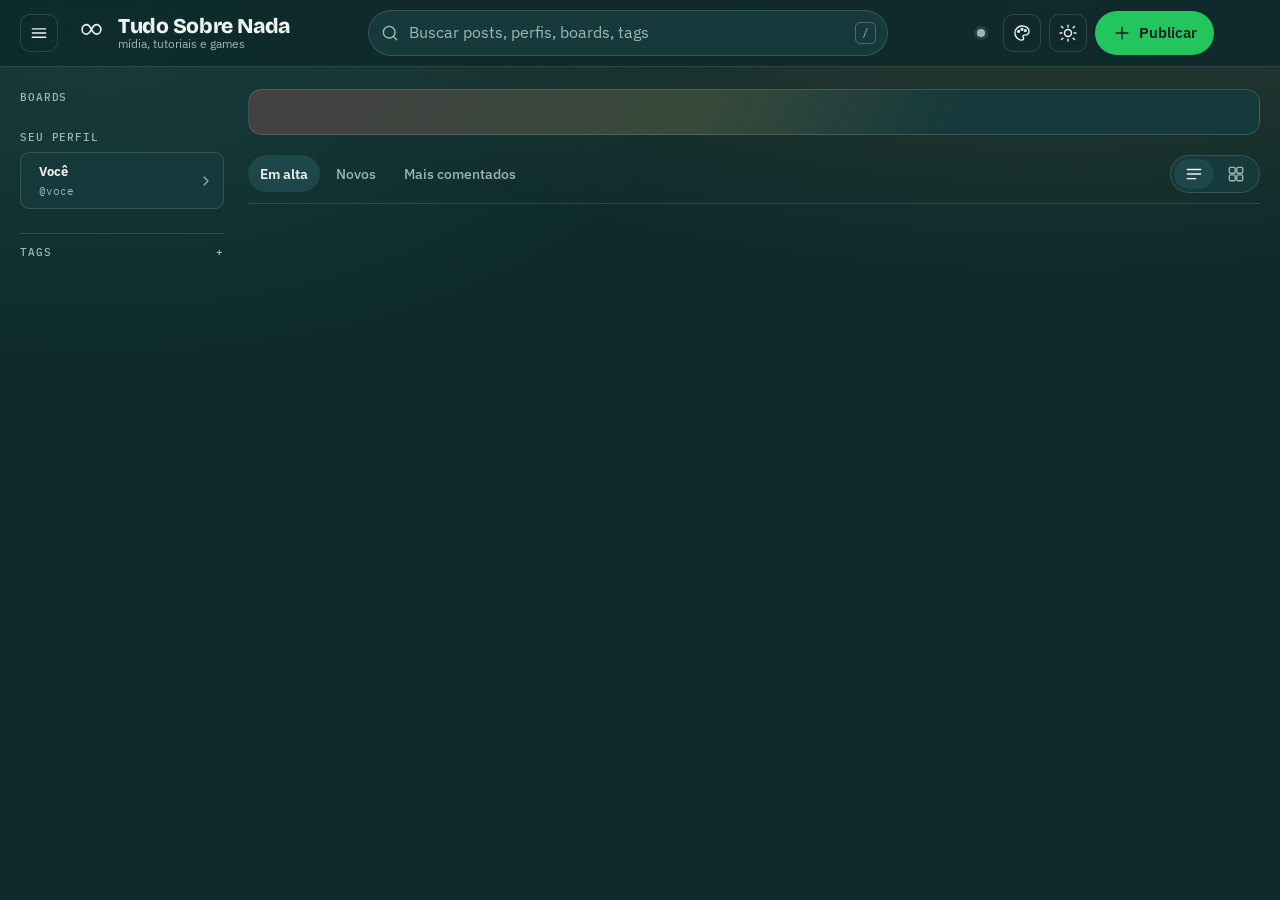
==== commit 8c850247: "Add files via upload" ====
--- a/index.html
+++ b/index.html
@@ -209,102 +209,6 @@
   </main>
 </div>
 
-<!-- Composer -->
-<dialog class="sheet composer" id="composerDialog" aria-labelledby="composerTitle">
-  <form method="dialog" class="sheet__head">
-    <h2 id="composerTitle">Publicar no Tudo Sobre Nada</h2>
-    <button class="icon-btn" value="cancel" aria-label="Fechar"><svg class="icon"><use href="#i-close"/></svg></button>
-  </form>
-
-  <form class="composer__form" id="composerForm" novalidate>
-    <label class="field">
-      <span class="field__label">Título</span>
-      <input id="fTitle" name="title" type="text" maxlength="140" placeholder="Ex.: Como filmei uma interview sem NVR e sem perder a luz" required>
-      <span class="field__hint" data-hint="title">0/140</span>
-    </label>
-
-    <label class="field">
-      <span class="field__label">Resumo (excerto)</span>
-      <textarea id="fBody" name="body" rows="3" placeholder="Primeira frase que aparece no feed e na lista de posts."></textarea>
-    </label>
-
-    <div class="field-row">
-      <label class="field">
-        <span class="field__label">Board</span>
-        <select id="fBoard" name="board"></select>
-      </label>
-      <label class="field">
-        <span class="field__label">Tags</span>
-        <input id="fTags" name="tags" type="text" placeholder="iluminação, color-grading">
-        <span class="field__hint">separe por vírgula</span>
-      </label>
-    </div>
-
-
-
-      <div class="slides" id="slides">
-        <div class="slides__toolbar">
-          <button type="button" class="btn btn--primary btn--small" id="addSlide">
-            <svg class="icon"><use href="#i-plus"/></svg>
-            <span>Adicionar slide</span>
-          </button>
-          <span class="slides__count" id="slidesCount">1 slide</span>
-        </div>
-        <div class="slides__list" id="slidesList">
-          <div class="slide-card" data-slide="0">
-            <button type="button" class="slide__remove" data-action="remove-slide" data-index="0" aria-label="Remover slide">×</button>
-            <label class="slide__media">
-              <input type="file" class="slide__input" accept="image/*" data-index="0" hidden>
-              <svg class="icon"><use href="#i-image"/></svg>
-              <span class="slide__label">Adicionar imagem deste slide</span>
-              <span class="slide__hint">opcional · até 25 MB</span>
-            </label>
-            <div class="slide__preview" id="slidePreview0"></div>
-            <label class="field field--inner slide__text">
-              <span class="field__label">Texto do slide</span>
-              <textarea name="slideBody0" rows="4" placeholder="Conte esta parte do passo a passo."></textarea>
-            </label>
-          </div>
-        </div>
-      </div>
-    </div>
-
-    <div class="field">
-      <span class="field__label">Mídia de capa (feed)</span>
-      <label class="dropzone" id="dropzone">
-        <input type="file" id="fMedia" accept="image/*,video/*" multiple hidden>
-        <svg class="icon"><use href="#i-upload"/></svg>
-        <span class="dropzone__title">Arraste arquivos ou clique para escolher</span>
-        <span class="dropzone__hint">Imagem ou vídeo de capa. até 25 MB por arquivo.</span>
-      </label>
-      <ul class="media-list" id="mediaList"></ul>
-    </div>
-
-    <div class="field" id="linkField">
-      <span class="field__label">Links de apoio (opcional)</span>
-      <div class="links-editor">
-        <div class="links-editor__row">
-          <input type="url" id="fLink" name="link" placeholder="https://youtube.com/watch?v=..." data-link-input>
-          <button type="button" class="act act--danger" data-action="remove-link" aria-label="Remover link">
-            <svg class="icon"><use href="#i-trash"/></svg>
-          </button>
-        </div>
-      </div>
-      <button type="button" class="btn btn--ghost links-editor__add" data-action="add-link">
-        <svg class="icon"><use href="#i-plus"/></svg> Adicionar outro link
-      </button>
-      <span class="field__hint">O nome do material é identificado automaticamente (YouTube, GitHub, Figma...).</span>
-    </div>
-
-    <p class="form-error" id="formError" role="alert" hidden></p>
-
-    <div class="composer__foot">
-      <button type="button" class="btn btn--ghost" data-close-composer>Cancelar</button>
-      <button type="submit" class="btn btn--primary" id="publishBtn">Publicar</button>
-    </div>
-  </form>
-</dialog>
-
 <div class="toast" id="toast" role="status" aria-live="polite" hidden></div>
 <div class="nav-scrim" id="navScrim" hidden></div>
 
@@ -386,6 +290,7 @@
 <script src="assets/store.js?v=33"></script>
 <script src="assets/poster.js?v=3"></script>
 <script src="assets/profile.js?v=30"></script>
-<script src="assets/app.js?v=36"></script>
+<script src="assets/composer.js?v=1"></script>
+<script src="assets/app.js?v=37"></script>
 </body>
 </html>
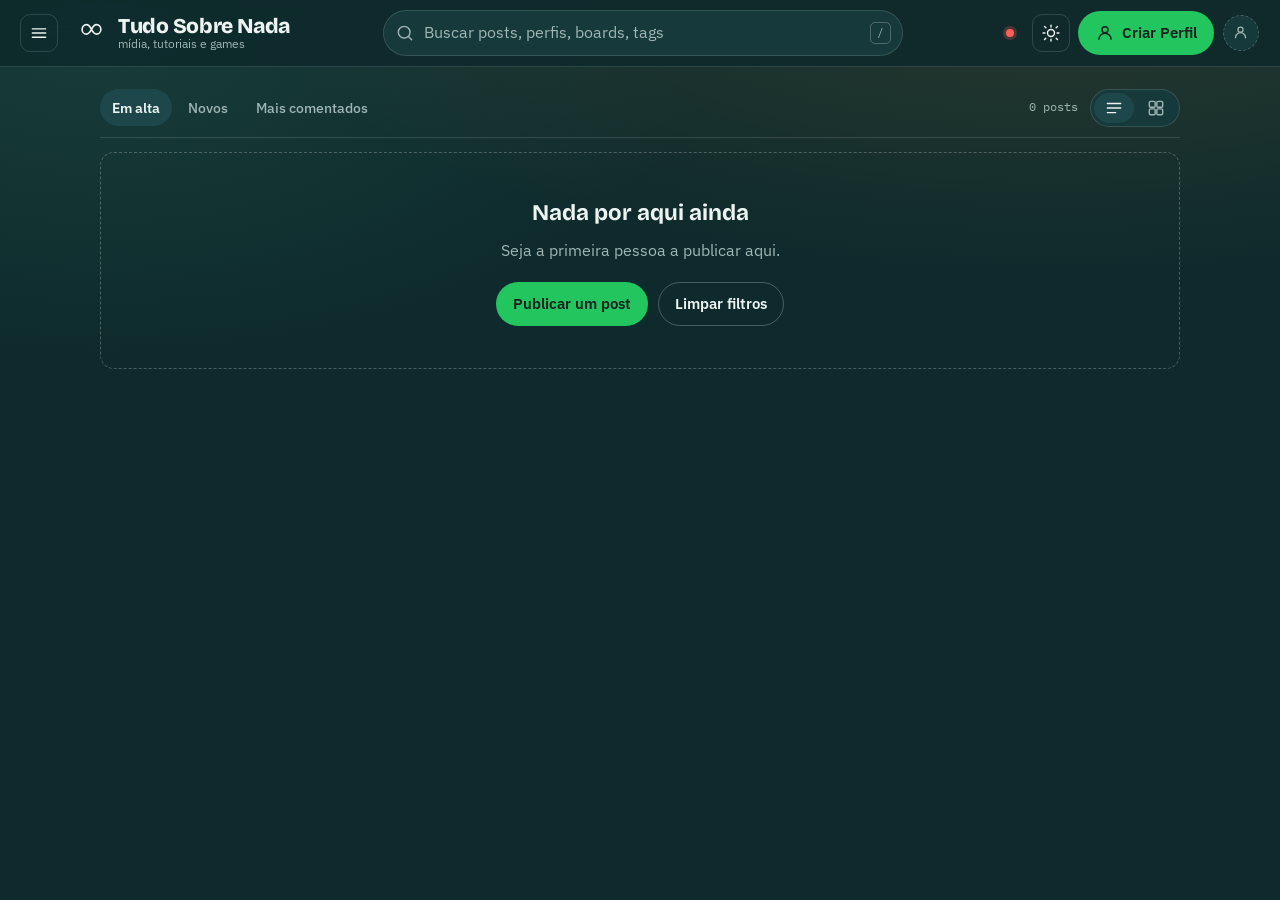
==== commit 7f0401c4: "Add files via upload" ====
--- a/index.html
+++ b/index.html
@@ -37,12 +37,10 @@
 <link rel="preconnect" href="https://fonts.googleapis.com">
 <link rel="preconnect" href="https://fonts.gstatic.com" crossorigin>
 <link href="https://fonts.googleapis.com/css2?family=Bricolage+Grotesque:opsz,wght@12..96,400;12..96,600;12..96,800&family=IBM+Plex+Sans:wght@400;500;600&family=IBM+Plex+Mono:wght@400;500&display=swap" rel="stylesheet">
-<link rel="stylesheet" href="assets/styles.css?v=31">
+<link rel="stylesheet" href="assets/styles.css?v=32">
 <link rel="icon" href="data:image/svg+xml,%3Csvg xmlns='http://www.w3.org/2000/svg' viewBox='0 0 32 32'%3E%3Cpath d='M16 12c-2-4-4-6-6.5-6C6.5 6 4 8.7 4 12s2.5 6 5.5 6C12 18 14 16 16 12c2 4 4 6 6.5 6 3 0 5.5-2.7 5.5-6S25.5 6 22.5 6C20 6 18 8 16 12Z' fill='none' stroke='%230E2A2C' stroke-width='2.2' stroke-linecap='round' stroke-linejoin='round'/%3E%3C/svg%3E">
 </head>
 <body>
-<a class="skip-link" href="#feed">Pular para o feed</a>
-
 <svg class="sprite" aria-hidden="true" focusable="false">
   <symbol id="i-search" viewBox="0 0 24 24"><circle cx="11" cy="11" r="7"/><path d="m20 20-3.6-3.6"/></symbol>
   <symbol id="i-plus" viewBox="0 0 24 24"><path d="M12 5v14M5 12h14"/></symbol>
